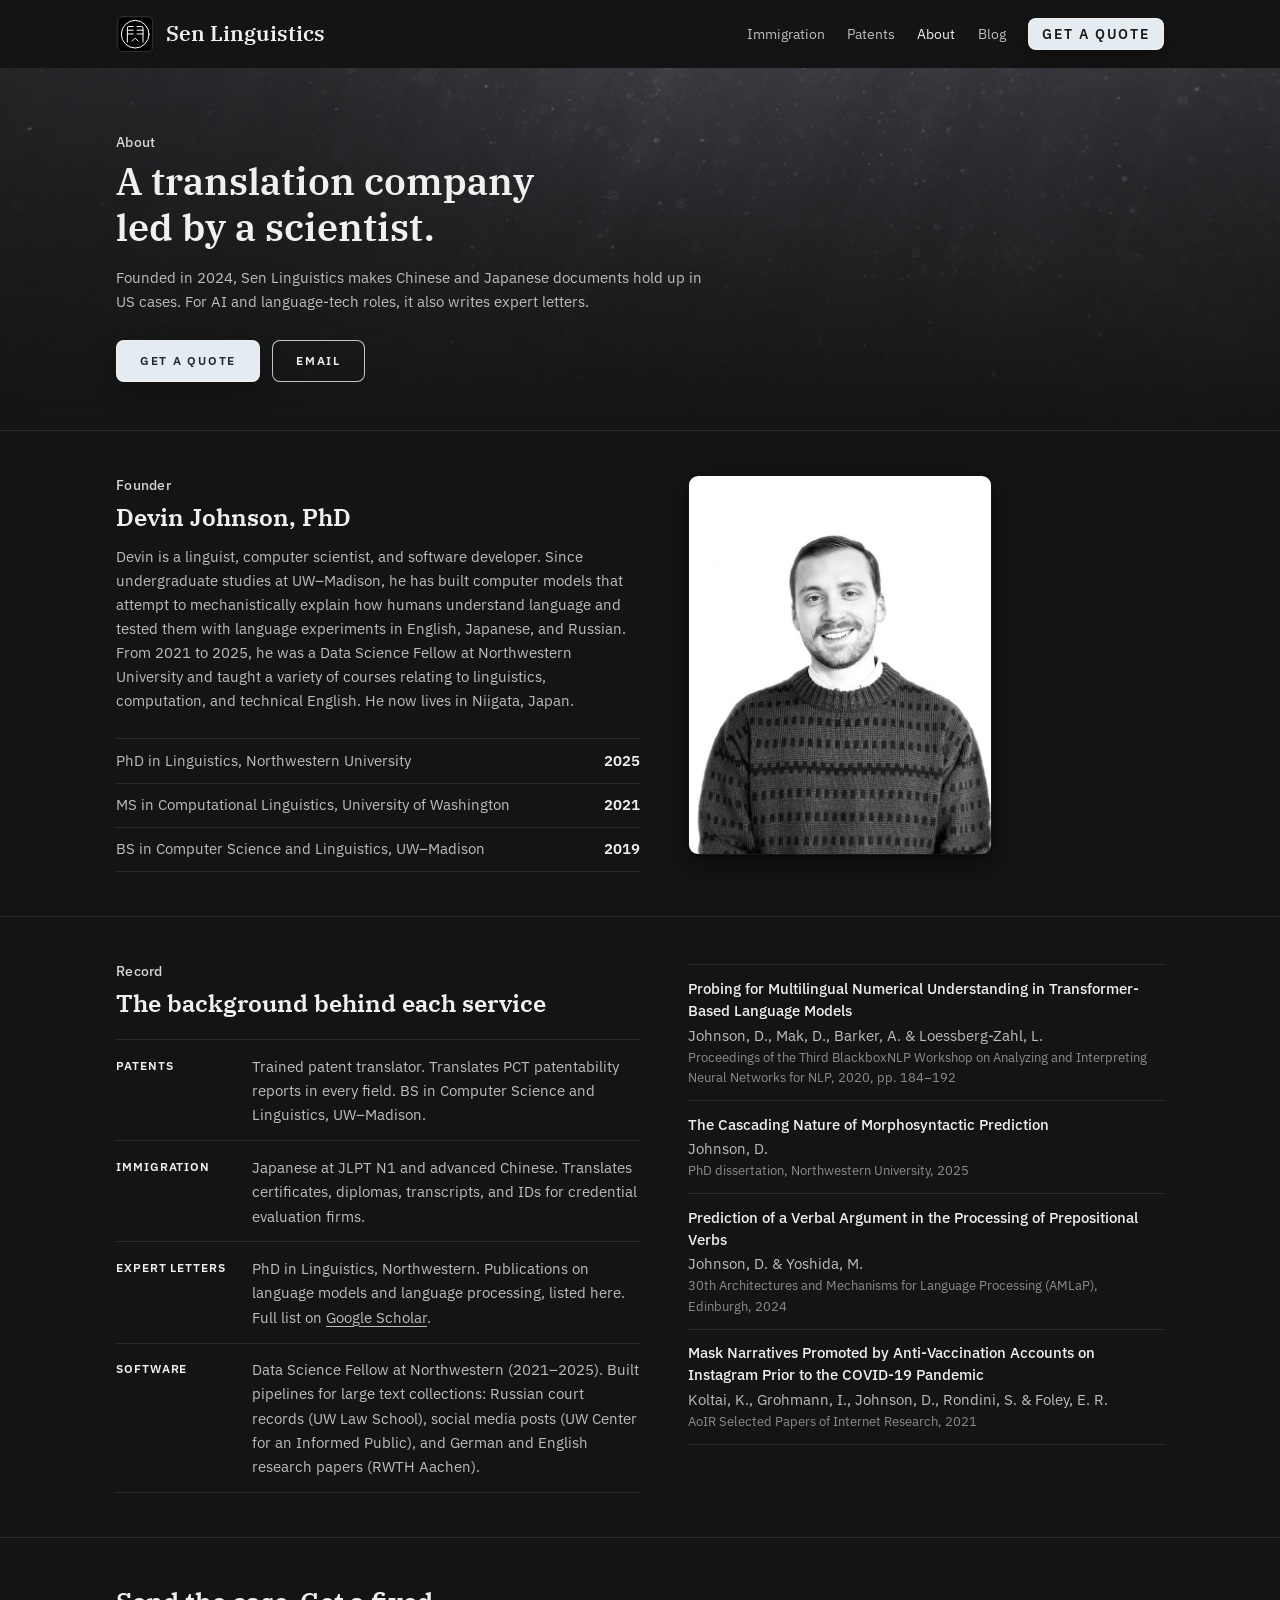
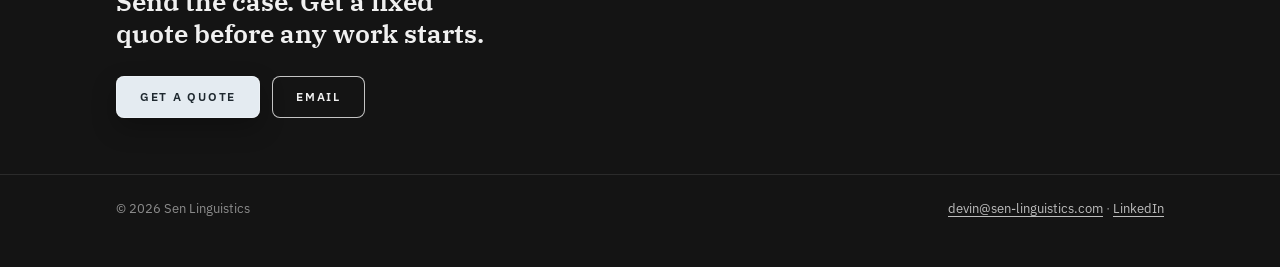
==== about.html @ c031340b "copy(about): immigration background is translation for evaluation firms Co-Authored-By: Claude Opus " ====
<!doctype html>
<html lang="en">
<head>
<meta charset="utf-8">
<meta name="viewport" content="width=device-width, initial-scale=1, viewport-fit=cover">
<title>About · Sen Linguistics</title>
<meta name="description" content="Sen Linguistics translates Chinese and Japanese papers, patents, and records into English, and writes expert letters for AI and language-tech roles. How we work, and the research behind it.">
<meta name="theme-color" content="#15181b">
<link rel="icon" type="image/png" href="images/favicon1.png">
<link rel="preconnect" href="https://fonts.googleapis.com">
<link rel="preconnect" href="https://fonts.gstatic.com" crossorigin>
<link href="https://fonts.googleapis.com/css2?family=IBM+Plex+Sans:wght@400;500;600;700&family=IBM+Plex+Serif:wght@500;600&display=swap" rel="stylesheet">
<link rel="stylesheet" href="assets/site.css?v=20261106j">
</head>
<body>
<a class="skip" href="#main">Skip to content</a>

<header class="masthead">
  <div class="wrap">
    <a class="brand" href="index.html" aria-label="Sen Linguistics home">
      <svg viewBox="0 0 100 100" aria-hidden="true">
        <rect class="logo-bg" x="5" y="5" width="90" height="90" rx="11"/>
        <g class="logo-ln" fill="none" stroke-width="2.6" stroke-linecap="round" stroke-linejoin="round">
          <circle cx="50" cy="50" r="36"/>
          <path d="M29.6 70.5V34q0-4 4-4H45M29.6 39.6H45M29.6 49.4H45"/>
          <path d="M70.4 70.5V34q0-4-4-4H55M70.4 39.6H55M70.4 49.4H55"/>
          <path d="M41.7 68.4l7-7q1.3-1.3 2.6 0l7 7"/>
        </g>
      </svg>
      Sen Linguistics
    </a>
    <nav class="nav" aria-label="Main">
      <a href="immigration.html">Immigration</a>
      <a href="patents.html">Patents</a>
      <a href="about.html" aria-current="page">About</a>
      <a href="blog/">Blog</a>
      <a class="btn primary" href="quote.html">Get a quote</a>
    </nav>
  </div>
</header>

<main id="main">

<section class="phead">
  <div class="wrap">
    <p class="who">About</p>
    <h1>A translation company led by a scientist.</h1>
    <p class="lede">Founded in 2024, Sen Linguistics makes Chinese and Japanese documents hold up in US cases. For AI and language-tech roles, it also writes expert letters.</p>
    <div class="ctas">
      <a class="btn primary" href="quote.html">Get a quote</a>
      <a class="btn ghost" href="mailto:devin@sen-linguistics.com">Email</a>
    </div>
  </div>
</section>

<section class="svc" id="founder">
  <div class="wrap">
    <div>
      <p class="who">Founder</p>
      <h2>Devin Johnson, PhD</h2>
      <p>Devin is a linguist, computer scientist, and software developer. Since undergraduate studies at UW&ndash;Madison, he has built computer models that attempt to mechanistically explain how humans understand language and tested them with language experiments in English, Japanese, and Russian. From 2021 to 2025, he was a Data Science Fellow at Northwestern University and taught a variety of courses relating to linguistics, computation, and technical English. He now lives in Niigata, Japan.</p>
      <ul class="menu creds">
        <li><span>PhD in Linguistics, Northwestern University</span><b>2025</b></li>
        <li><span>MS in Computational Linguistics, University of Washington</span><b>2021</b></li>
        <li><span>BS in Computer Science and Linguistics, UW&ndash;Madison</span><b>2019</b></li>
      </ul>
    </div>
    <div>
      <img class="portrait big" src="images/devin-2026.jpg" alt="Devin Johnson" width="208" height="260">
    </div>
  </div>
</section>

<section class="svc" id="record">
  <div class="wrap">
    <div>
      <p class="who">Record</p>
      <h2>The background behind each service</h2>
      <dl class="basis">
        <dt>Patents</dt>
        <dd>Trained patent translator. Translates PCT patentability reports in every field. BS in Computer Science and Linguistics, UW&ndash;Madison.</dd>
        <dt>Immigration</dt>
        <dd>Japanese at JLPT N1 and advanced Chinese. Translates certificates, diplomas, transcripts, and IDs for credential evaluation firms.</dd>
        <dt>Expert letters</dt>
        <dd>PhD in Linguistics, Northwestern. Publications on language models and language processing, listed here. Full list on <a href="https://scholar.google.com/citations?user=JTeQM9AAAAAJ" rel="noopener">Google Scholar</a>.</dd>
        <dt>Software</dt>
        <dd>Data Science Fellow at Northwestern (2021&ndash;2025). Built pipelines for large text collections: Russian court records (UW Law School), social media posts (UW Center for an Informed Public), and German and English research papers (RWTH Aachen).</dd>
      </dl>
    </div>
    <div>
      <ul class="pubs">
        <li>
          <cite>Probing for Multilingual Numerical Understanding in Transformer-Based Language Models</cite>
          Johnson, D., Mak, D., Barker, A. &amp; Loessberg-Zahl, L.
          <span class="src">Proceedings of the Third BlackboxNLP Workshop on Analyzing and Interpreting Neural Networks for NLP, 2020, pp. 184&ndash;192</span>
        </li>
        <li>
          <cite>The Cascading Nature of Morphosyntactic Prediction</cite>
          Johnson, D.
          <span class="src">PhD dissertation, Northwestern University, 2025</span>
        </li>
        <li>
          <cite>Prediction of a Verbal Argument in the Processing of Prepositional Verbs</cite>
          Johnson, D. &amp; Yoshida, M.
          <span class="src">30th Architectures and Mechanisms for Language Processing (AMLaP), Edinburgh, 2024</span>
        </li>
        <li>
          <cite>Mask Narratives Promoted by Anti-Vaccination Accounts on Instagram Prior to the COVID-19 Pandemic</cite>
          Koltai, K., Grohmann, I., Johnson, D., Rondini, S. &amp; Foley, E. R.
          <span class="src">AoIR Selected Papers of Internet Research, 2021</span>
        </li>
      </ul>
    </div>
  </div>
</section>

<section class="cta">
  <div class="wrap">
    <h2>Send the case. Get a fixed quote before any work starts.</h2>
    <div class="ctas">
      <a class="btn primary" href="quote.html">Get a quote</a>
      <a class="btn ghost" href="mailto:devin@sen-linguistics.com">Email</a>
    </div>
  </div>
</section>

</main>

<footer>
  <div class="wrap">
    <span>© 2026 Sen Linguistics</span>
    <span><a href="mailto:devin@sen-linguistics.com">devin@sen-linguistics.com</a> · <a href="https://www.linkedin.com/in/dt-johnson/" rel="noopener">LinkedIn</a></span>
  </div>
</footer>
<script src="assets/motion.js?v=20261106a"></script>
</body>
</html>
---- assets/site.css ----
/* Sen Linguistics site styles (home + quote; later pages reuse these).
   Layout: quiet, ruled, print-like. One idea per section, one picture per idea.
   East Asian touches: the 閃 logo, seal-red marks, and source text inside examples. */
/* Palette taken from the current site: dark slate from the underwater photo,
   white text, pale ice-blue highlights, light buttons. Documents in drawings stay paper-white.
   Seal red is only for seals, stamps and marks on documents. One dark look for every viewer. */
:root{
  --paper:#141414;
  --sheet:#1c1c1c;
  --ink:#f0f0f0;
  --ink-2:#bdbdbd;
  --ink-3:#8c8c8c;
  --rule:#2b2b2b;
  --rule-strong:#555555;
  --tint:#202020;
  --accent:#d6d6d6;
  --btn:#ececec;
  --btn-ink:#1a1a1a;
  --btn-hover:#ffffff;
  --shu:#e0664c;
  --shu-soft:rgba(224,102,76,.12);
  --focus:#d6d6d6;
  --ok:#7fd1a6;
  --shadow:0 1px 2px rgba(0,0,0,.4),0 10px 28px rgba(0,0,0,.45);
  --doc:#232323;
  --doc-ink:#ececec;
  --doc-ink-2:#b3b3b3;
  --doc-ink-3:#8a8a8a;
  --doc-rule:#3a3a3a;
  --doc-tint:#2e2e2e;
  --sans:"IBM Plex Sans","Segoe UI",system-ui,sans-serif;
  --serif:"IBM Plex Serif",Georgia,serif;
  --mono:"IBM Plex Mono",ui-monospace,Consolas,monospace;
  --ja:"Noto Serif JP","Hiragino Mincho ProN","Yu Mincho",serif;
  --zh:"Noto Serif SC","Songti SC","SimSun",serif;
  color-scheme:dark;
}

*{box-sizing:border-box}
[hidden]{display:none!important}
html{-webkit-text-size-adjust:100%}
@media (prefers-reduced-motion: no-preference){html{scroll-behavior:smooth}}
body{margin:0;background:var(--paper);color:var(--ink);font-family:var(--sans);font-size:15px;line-height:1.6}
a{color:inherit;text-decoration-thickness:1px;text-underline-offset:.22em}
a:hover{color:var(--accent)}
:focus-visible{outline:2px solid var(--focus);outline-offset:2px}
p{margin:0}
h1,h2,h3{margin:0;font-family:var(--serif);font-weight:600;text-wrap:balance}
.wrap{max-width:68rem;margin:0 auto;padding-left:max(20px,env(safe-area-inset-left,0px));padding-right:max(20px,env(safe-area-inset-right,0px))}
.ja{font-family:var(--ja)}
.draft{color:var(--shu);font-size:.7rem;white-space:nowrap;font-weight:400;vertical-align:.1em;margin-left:.3em}
.skip{position:absolute;left:-999px;top:.5rem;background:var(--ink);color:var(--paper);padding:.4rem .8rem;z-index:10}
.skip:focus{left:1rem}
section[id]{scroll-margin-top:1rem}

/* buttons */
.btn{display:inline-flex;align-items:center;gap:.5rem;font:inherit;font-weight:600;font-size:.95rem;text-decoration:none;padding:.7rem 1.15rem;border:1px solid var(--ink);line-height:1.2;cursor:pointer}
.btn.primary{background:var(--btn);color:var(--btn-ink);border-color:var(--btn)}
.btn.primary:hover{background:var(--btn-hover);border-color:var(--btn-hover);color:var(--btn-ink)}
.btn.ghost{background:transparent;color:var(--ink)}
.btn.ghost:hover{border-color:var(--accent);color:var(--accent)}
.more{font-weight:500;font-size:.92rem;text-decoration:none;border-bottom:1px solid var(--accent);padding-bottom:.05rem}
.more:hover{color:var(--accent)}

/* header */
.masthead .wrap{display:flex;align-items:center;gap:1.5rem;min-height:4.25rem;flex-wrap:wrap;padding-block:.6rem}
.brand{display:flex;align-items:center;gap:.7rem;text-decoration:none;font-family:var(--serif);font-weight:600;font-size:1.3rem;letter-spacing:.005em}
.brand svg{width:2.4rem;height:2.4rem;flex:none}
.logo-bg{fill:#000;stroke:rgba(255,255,255,.22);stroke-width:2} .logo-ln{stroke:#fff}
.nav{display:flex;align-items:center;gap:1.4rem;flex-wrap:wrap;font-size:.9rem;margin-left:auto}
.nav a{text-decoration:none;color:var(--ink-2)}
.nav a:hover,.nav a[aria-current]{color:var(--ink)}
.nav a.btn{color:var(--btn-ink);padding:.45rem .85rem;font-size:.88rem}
.nav a.btn:hover{color:var(--btn-ink)}

/* ---------- HOME ---------- */
/* Hero: promise + who on the left, a 3-slide rotation of finished work on the right.
   Then one row per client (Immigration, Patents, Workflows): label, heading, prices, picture. */

/* paper documents inside drawings */
.doc{--seal:#c03a24;background:var(--doc);color:var(--doc-ink);border:1px solid var(--doc-rule);box-shadow:var(--shadow);font-size:.78rem;line-height:1.45}
.doc p+p{margin-top:.45rem}
.doc .t{font-weight:700;font-size:.66rem;letter-spacing:.08em;text-transform:uppercase;color:var(--doc-ink)}
.doc .s{color:var(--doc-ink-2)}
.doc mark{background:none;color:inherit;box-shadow:inset 0 -.45em 0 rgba(255,255,255,.16)}
.doc .lines{display:grid;gap:.4rem;margin-top:.7rem}
.doc .lines i{display:block;height:.32rem;background:var(--doc-tint)}
.doc .lines i:nth-child(2){width:82%} .doc .lines i:nth-child(3){width:58%}
.doc .end{display:flex;justify-content:flex-end;margin-top:.6rem}
.doc .hit{background:rgba(192,58,36,.1);box-shadow:inset 0 -2px 0 var(--seal)}
.doc .why{border-left:2px solid var(--seal);padding-left:.6rem;font-size:.7rem;color:var(--doc-ink-2)}
.seal{width:2.6rem;height:2.6rem;color:var(--seal);flex:none}
.hanko{border:2px solid var(--seal);color:var(--seal);display:grid;place-items:center;width:2.7rem;height:2.7rem;font-size:.62rem;line-height:1.1;text-align:center;font-family:var(--ja);transform:rotate(4deg)}

/* hero */
.hero{padding-block:3rem}
.hero .wrap{display:grid;grid-template-columns:minmax(0,.95fr) minmax(0,1.05fr);gap:3.5rem;align-items:center}
.hero h1{font-size:clamp(1.45rem,2.4vw,1.85rem);line-height:1.22}
.hero .lede{margin-top:1rem;color:var(--ink-2);max-width:32rem}
.ctas{display:flex;flex-wrap:wrap;gap:.75rem;margin-top:1.6rem}

/* "Work for and with": names only, slow scroll */
.logos{margin-top:2.25rem;max-width:34rem}
.lk{font-size:.75rem;color:var(--ink-3);margin-bottom:.6rem}
.lv{display:flex;overflow:hidden;-webkit-mask-image:linear-gradient(90deg,transparent,#000 8%,#000 92%,transparent);mask-image:linear-gradient(90deg,transparent,#000 8%,#000 92%,transparent)}
.lt{display:flex;align-items:center;gap:2.5rem;margin:0;padding:0 2.5rem 0 0;list-style:none;flex:none;animation:lscroll 28s linear infinite}
.lt li{white-space:nowrap;color:#9a9a9a;line-height:1.1;font-family:var(--serif);font-weight:500;font-size:1.05rem}
.lt small{font-size:1em}
@keyframes lscroll{to{transform:translateX(-100%)}}
@media (prefers-reduced-motion: reduce){
  .lt{animation:none;flex-wrap:wrap;row-gap:1rem}
  .lv{flex-wrap:wrap;-webkit-mask-image:none;mask-image:none}
  .lt[aria-hidden]{display:none}
}

/* hero slides */
.file{margin:0;min-width:0}
.slides{display:grid}
.slide{grid-area:1/1;display:grid;gap:1rem;align-content:start;opacity:0;visibility:hidden;transition:opacity 1.6s ease,visibility 0s linear 1.6s}
.slide.is-on{opacity:1;visibility:visible;transition:opacity 1.6s ease}
@media (prefers-reduced-motion: reduce){.slide,.slide.is-on{transition:none}}
.kind{font-size:.8rem;color:var(--accent);font-weight:500;letter-spacing:.02em}
.docs{display:grid;grid-template-columns:minmax(0,.85fr) minmax(0,1fr);gap:1rem;align-items:start}
.docs .doc{padding:1rem 1.1rem}
.g1{transform:rotate(-2deg);font-family:var(--ja)}
.g1 .t{font-family:var(--ja);text-transform:none;letter-spacing:.2em;font-size:.9rem;text-align:center;margin-bottom:.7rem}
.g1.en{font-family:var(--sans);transform:rotate(-1.5deg)}
.g1.en .t{font-family:var(--sans);letter-spacing:.08em;text-transform:uppercase;font-size:.66rem;text-align:left;margin-bottom:.5rem}
.g1 .why{margin-top:.7rem}
.g1.zh,.g1.zh .t,.g1.zh .hanko{font-family:var(--zh)}
.g2{margin-top:1.25rem}
.q{display:grid;grid-template-columns:1fr auto;gap:.1rem 1rem;margin:.5rem 0 0;font-size:.8rem}
.q dt{color:var(--doc-ink-2);padding-block:.3rem;border-top:1px solid var(--doc-rule)}
.q dd{margin:0;padding-block:.3rem;border-top:1px solid var(--doc-rule);text-align:right;font-weight:600;font-variant-numeric:tabular-nums}
.q dd.f{color:var(--seal)}
.result{display:flex;flex-wrap:wrap;gap:.3rem 1.5rem;font-size:.85rem;color:var(--ink-2)}
.result>span::before{content:"\2713";color:var(--ok);margin-right:.45rem}

/* client rows */
.doors{border-top:1px solid var(--rule)}
.door{border-bottom:1px solid var(--rule)}
.door .wrap{display:grid;grid-template-columns:minmax(0,1fr) minmax(0,1fr);gap:3rem;align-items:center;padding-block:2.75rem}
.who{font-size:.85rem;color:var(--accent);font-weight:500;letter-spacing:.02em}
.door h2{font-size:1.3rem;line-height:1.25;margin-top:.35rem}
.door .sub{margin-top:.6rem;color:var(--ink-2)}
.menu{margin:1.3rem 0 0;padding:0;list-style:none;max-width:27rem;display:grid;border-bottom:1px solid var(--rule)}
.menu li{display:flex;justify-content:space-between;align-items:baseline;gap:1rem;padding-block:.6rem;border-top:1px solid var(--rule)}
.menu span{color:var(--ink-2)}
.menu b{font-weight:600;font-variant-numeric:tabular-nums;white-space:nowrap}
.door .more{display:inline-block;margin-top:1.4rem}
.pic{display:flex;justify-content:center;min-width:0}

/* immigration picture: diploma + evaluation */
.stack{position:relative;width:min(100%,26rem);height:16.5rem}
.stack .doc{position:absolute;padding:1rem 1.1rem}
.stack .d1{left:0;top:0;width:58%;transform:rotate(-2deg);font-family:var(--ja)}
.stack .d1 .t{font-family:var(--ja);letter-spacing:.2em;font-size:.85rem;text-align:center;text-transform:none;margin-bottom:.7rem}
.stack .d2{right:0;top:3.2rem;width:64%}
.stack .foot{display:flex;justify-content:space-between;align-items:end;margin-top:.6rem;font-size:.66rem;color:var(--doc-ink-2)}

/* patent picture: claim wording */
.claim{width:min(100%,26rem);padding:1.1rem 1.2rem}
.claim .row{display:grid;grid-template-columns:3.2rem 1fr;gap:.6rem;padding-block:.55rem;border-top:1px solid var(--doc-rule)}
.claim .row:first-of-type{border-top:0}
.claim .k{font-size:.66rem;color:var(--doc-ink-2);font-weight:600;letter-spacing:.06em;padding-top:.15rem}
.claim .note{margin-top:.5rem;font-size:.7rem;color:var(--doc-ink-2)}

/* workflows picture: flags on a draft */
.flagdoc{width:min(100%,26rem);padding:1.1rem 1.2rem;font-size:.82rem}
.flagdoc p+p{margin-top:.6rem}
.flagdoc .t{display:flex;justify-content:space-between;gap:1rem}
.flagdoc .t .n{font-weight:500;letter-spacing:0;text-transform:none;white-space:nowrap}
.flagdoc .why{padding-left:.7rem;font-size:.72rem}

/* ---------- SERVICE PAGES (immigration, later patents) ---------- */
.phead{padding-block:3rem 2.5rem;border-bottom:1px solid var(--rule)}
.phead h1{font-size:clamp(1.45rem,2.4vw,1.85rem);line-height:1.22;margin-top:.35rem;max-width:40rem}
.phead .lede{margin-top:1rem;color:var(--ink-2);max-width:38rem}
.jump{display:flex;flex-wrap:wrap;gap:.4rem 1.4rem;margin:1.4rem 0 0;padding:0;list-style:none;font-size:.9rem}
.jump a{color:var(--ink-2);text-decoration:none;border-bottom:1px solid var(--rule-strong)}
.jump a:hover{color:var(--accent);border-color:var(--accent)}
.svc{border-bottom:1px solid var(--rule)}
.svc .wrap{display:grid;grid-template-columns:minmax(0,1.1fr) minmax(0,1fr);gap:3rem;padding-block:2.75rem;align-items:start}
.svc h2{font-size:1.5rem;line-height:1.25;margin-top:.35rem}
.svc .wrap > div > p:not(.who){margin-top:.8rem;color:var(--ink-2);max-width:36rem}
.svc .menu{margin-top:.2rem;max-width:none}
.svc .menu b a{font-weight:500}
.points{margin:1.2rem 0 0;padding:0;list-style:none;display:grid;gap:.5rem;color:var(--ink-2);font-size:.95rem}
.points li{position:relative;padding-left:1.5rem}
.points li::before{content:"\2713";position:absolute;left:0;color:var(--ok)}
.kinds{margin:1rem 0 0;padding-left:1.1rem;color:var(--ink-2);display:grid;gap:.3rem}
.svc p.fine{font-size:.82rem;color:var(--ink-3)}
.faq details{border-top:1px solid var(--rule);padding-block:.75rem}
.faq details:last-child{border-bottom:1px solid var(--rule)}
.faq summary{cursor:pointer;font-weight:500}
.faq summary:hover{color:var(--accent)}
.faq details p{margin-top:.5rem;color:var(--ink-2);font-size:.95rem}
.cta{padding-block:3rem 3.5rem}
.cta h2{font-size:1.5rem;line-height:1.25;max-width:34rem}

/* ---------- QUOTE PAGE ---------- */
.qpage{padding-block:3rem 5rem}
.qpage .wrap{display:grid;grid-template-columns:minmax(0,1fr) minmax(0,31rem);gap:4.5rem;align-items:start}
.qpage h1{font-size:clamp(1.45rem,2.4vw,1.85rem);line-height:1.2}
.qpage .intro{margin-top:.9rem;color:var(--ink-2);max-width:28rem}
.next{margin:2.25rem 0 0;padding:0;list-style:none;border-left:1px solid var(--rule);display:grid;gap:1.4rem}
.next li{position:relative;padding-left:1.5rem}
.next li::before{content:"";position:absolute;left:-.45rem;top:.45rem;width:.9rem;height:.9rem;border-radius:50%;background:var(--paper);border:1.5px solid var(--accent)}
.next b{display:block;font-weight:600}
.next span{display:block;color:var(--ink-2);font-size:.92rem}
.side-note{margin-top:2.25rem;padding-top:1.25rem;border-top:1px solid var(--rule);font-size:.88rem;color:var(--ink-2);display:grid;gap:.5rem}

/* order sheet */
.order{background:var(--sheet);border:1px solid var(--rule-strong);min-width:0;box-shadow:var(--shadow)}
.tabs{display:grid;grid-template-columns:1fr 1fr;border-bottom:1px solid var(--rule-strong)}
.tabs button{font:inherit;font-weight:600;font-size:.95rem;text-align:left;padding:.8rem .95rem;background:var(--tint);color:var(--ink-2);border:0;cursor:pointer;line-height:1.3}
.tabs button + button{border-left:1px solid var(--rule-strong)}
.tabs button small{display:block;font-weight:400;font-size:.74rem;color:var(--ink-3)}
.tabs button[aria-selected="true"]{background:var(--sheet);color:var(--ink);box-shadow:inset 0 3px 0 var(--accent)}
.panel{padding:1.1rem 1rem 1.2rem}
.grid{display:grid;grid-template-columns:1fr 1fr}
.box{border:1px solid var(--rule);margin:-1px 0 0 -1px;padding:.45rem .65rem .55rem;display:flex;flex-direction:column;min-width:0;background:var(--sheet)}
.box.full{grid-column:1/-1}
.box > .lbl{font-size:.74rem;color:var(--ink-2);font-weight:500;line-height:1.3;margin-bottom:.15rem;padding:0}
.box > .lbl em{font-style:normal;color:var(--ink-3);font-weight:400}
.box:focus-within{border-color:var(--focus);position:relative;z-index:1;box-shadow:inset 0 0 0 1px var(--focus)}
.box.bad{border-color:var(--shu);position:relative;z-index:1}
.opt-row{display:flex;gap:.6rem;align-items:baseline;font-size:.92rem;cursor:pointer;padding-block:.15rem}
.opt-row input{accent-color:var(--accent);flex:none}
.opt-row em{display:block;font-style:normal;font-size:.78rem;color:var(--ink-3);line-height:1.4}
.box .err{font-size:.74rem;color:var(--shu);line-height:1.3}
input[type=text],input[type=email],select,textarea{font:inherit;font-size:16px;color:var(--ink);background:transparent;border:0;padding:.1rem 0;width:100%;min-width:0;border-radius:0}
select option{background:var(--sheet);color:var(--ink)}
input:focus,select:focus,textarea:focus{outline:none}
textarea{resize:vertical;min-height:4.5rem;line-height:1.5}
fieldset{border:0;margin:0;min-width:0}
.ticks{display:flex;flex-wrap:wrap;gap:.15rem 1rem}
.ticks label{display:flex;align-items:center;gap:.4rem;font-size:.92rem;cursor:pointer}
.ticks input{accent-color:var(--accent)}
.drop{display:flex;gap:.8rem;align-items:center;margin-top:.8rem;padding:.9rem .9rem;border:1px dashed var(--ink-3);background:var(--tint);cursor:pointer;position:relative}
.drop.over{border-style:solid;border-color:var(--accent)}
.drop:focus-within{outline:2px solid var(--focus);outline-offset:2px}
.drop svg{flex:none;color:var(--ink-2)}
.drop strong{display:block;font-size:.95rem}
.drop span{font-size:.8rem;color:var(--ink-2);line-height:1.4;display:block}
.drop input{position:absolute;width:1px;height:1px;opacity:0;pointer-events:none}
.files{list-style:none;margin:.4rem 0 0;padding:0;font-size:.82rem}
.files li{display:flex;align-items:baseline;gap:.6rem;border-bottom:1px dotted var(--rule);padding:.15rem 0}
.files .fn{overflow:hidden;text-overflow:ellipsis;white-space:nowrap;flex:1;min-width:0}
.files .fs{color:var(--ink-3);flex:none}
.files button{font:inherit;font-size:.78rem;background:none;border:0;padding:0 .1rem;color:var(--ink-2);text-decoration:underline;cursor:pointer;flex:none}
.files button:hover{color:var(--accent)}
.submit{display:flex;align-items:center;justify-content:space-between;gap:.8rem;flex-wrap:wrap;margin-top:1rem}
.submit p{font-size:.8rem;color:var(--ink-2);max-width:16rem;line-height:1.45}
button.go{font:inherit;font-weight:600;font-size:.95rem;background:var(--btn);color:var(--btn-ink);border:1px solid var(--btn);padding:.65rem 1.15rem;cursor:pointer}
button.go:hover{background:var(--btn-hover);border-color:var(--btn-hover)}
.ticket{padding:1.2rem 1rem 1.3rem}
.ticket:focus{outline:none}
.ticket h3{font-size:1.15rem;margin-bottom:.3rem}
.ticket .ref{font-family:var(--mono);font-size:.85rem;color:var(--ok);margin-bottom:.6rem}
.ticket dl{display:grid;grid-template-columns:auto 1fr;gap:.2rem .9rem;font-size:.88rem;margin:.6rem 0}
.ticket dt{color:var(--ink-2)}
.ticket dd{margin:0;overflow-wrap:anywhere}
.ticket p{font-size:.9rem;margin-bottom:.8rem}
.ticket .note{font-size:.78rem;color:var(--ink-3)}
.ticket button{font:inherit;font-size:.85rem;background:none;border:0;padding:0;text-decoration:underline;color:var(--ink-2);cursor:pointer}

/* footer */
footer{border-top:1px solid var(--rule);padding-block:1.5rem 3rem;font-size:.8rem;color:var(--ink-3)}
footer .wrap{display:flex;justify-content:space-between;gap:.5rem 1.5rem;flex-wrap:wrap}
footer a{color:var(--ink-2)}

/* ---------- about page ---------- */
.portrait{display:block;width:10rem;height:10rem;object-fit:cover;object-position:50% 30%;border:1px solid var(--rule-strong);margin-bottom:1.2rem}
.pubs{margin:.2rem 0 0;padding:0;list-style:none;display:grid;border-bottom:1px solid var(--rule)}
.pubs li{border-top:1px solid var(--rule);padding-block:.8rem;color:var(--ink-2);font-size:.92rem;line-height:1.5}
.pubs cite{display:block;font-style:normal;font-weight:500;color:var(--ink);margin-bottom:.15rem}
.pubs .src{display:block;font-size:.84rem;color:var(--ink-3)}

/* ---------- samples page ---------- */
.sample{border-bottom:1px solid var(--rule)}
.sample .wrap{padding-block:2.75rem}
.sample h2{font-size:1.5rem;line-height:1.25;margin-top:.35rem}
.sample .intro{margin-top:.8rem;color:var(--ink-2);max-width:40rem}
.pair{display:grid;grid-template-columns:minmax(0,1fr) minmax(0,1fr);gap:1.25rem;margin-top:1.6rem;align-items:start}
.pair figure{margin:0;min-width:0}
.pair figcaption{font-size:.8rem;color:var(--ink-3);margin-bottom:.5rem}
.sample .doc{padding:1.3rem 1.4rem;font-size:.86rem;line-height:1.6}
.sample .doc h3{font-family:inherit;font-size:1rem;font-weight:700;line-height:1.4;margin-bottom:.7rem}
.sample .doc h3.ctr{text-align:center;letter-spacing:.04em}
.sample .doc[lang="ja"]{font-family:var(--ja)}
.sample .doc[lang|="zh"]{font-family:var(--zh)}
.sample .doc .sec{font-weight:700;margin-top:.9rem;padding-top:.55rem;border-top:1px solid var(--doc-rule)}
.sample .doc .cap{margin-top:.8rem;font-size:.8rem;color:var(--doc-ink-2)}
.sample .doc sup{font-size:.65em}
.rec{display:grid;grid-template-columns:minmax(0,max-content) minmax(0,1fr);gap:.2rem 1rem;margin:.4rem 0 0}
.rec dt{color:var(--doc-ink-2);max-width:11rem}
.rec dd{margin:0}
.end-note{margin-top:.7rem;font-size:.8rem;color:var(--doc-ink-2)}
.sign{display:flex;flex-wrap:wrap;justify-content:space-between;align-items:center;gap:.6rem 1rem;margin-top:.8rem}
.sign p{flex:1 1 14rem}
.tr-seal{font-size:.75rem;color:var(--seal);border:1px dashed var(--seal);padding:.3rem .45rem;white-space:nowrap}
.doc.cert{margin-top:1.25rem;max-width:44rem}
.doc.letter{margin-top:1.6rem;max-width:44rem}
.doc.letter ol{margin:.4rem 0 0;padding-left:1.3rem}
.flip{display:none}
.points.look{margin-top:1.4rem}
.sample p.fine{margin-top:1rem;font-size:.82rem;color:var(--ink-3)}

/* ---------- narrow screens ---------- */
@media (max-width:960px){
  .qpage .wrap{grid-template-columns:minmax(0,1fr);gap:2.75rem}
}
@media (max-width:820px){
  .hero .wrap,.door .wrap,.svc .wrap{grid-template-columns:minmax(0,1fr);gap:2rem}
  .pair{grid-template-columns:minmax(0,1fr)}
  .flip{display:inline-flex;margin-top:1.4rem;border:1px solid var(--rule-strong)}
  .flip button{font:inherit;font-size:.88rem;font-weight:500;padding:.5rem .95rem;background:transparent;color:var(--ink-2);border:0;cursor:pointer}
  .flip button + button{border-left:1px solid var(--rule-strong)}
  .flip button[aria-pressed="true"]{background:var(--btn);color:var(--btn-ink)}
  .flip + .pair{margin-top:.9rem}
  .flip + .pair figcaption{display:none}
  .pair[data-show="en"] figure:first-child,.pair[data-show="src"] figure:last-child{display:none}
  .nav{gap:1rem;margin-left:0}
}
@media (max-width:760px){
  .grid{grid-template-columns:1fr}
}
@media (max-width:480px){
  .stack .d1{width:66%} .stack .d2{width:72%}
}

/* Showing the work: machine vs ours (patents), numbered callouts (immigration),
   process drawing (immigration tools), hover notes (samples). */
.vsec{border-bottom:1px solid var(--rule)}
.vsec .wrap{padding-block:2.75rem}
.vsec h2{font-size:1.5rem;line-height:1.25;margin-top:.35rem}
.vsec .intro{margin-top:.8rem;color:var(--ink-2);max-width:42rem}
.vsec .src{margin-top:1rem;font-size:.8rem;color:var(--ink-3)}
.vs{display:grid;grid-template-columns:repeat(3,minmax(0,1fr));gap:1rem;margin-top:1.6rem}
.vs .doc{padding:1rem 1.1rem;font-size:.86rem;line-height:1.6}
.vs .doc[lang=ja]{font-family:var(--ja)}
.vs .lab{font-size:.68rem;font-weight:700;letter-spacing:.08em;text-transform:uppercase;margin-bottom:.5rem;color:var(--doc-ink-2);font-family:var(--sans)}
.vs .later{margin-top:.7rem;padding-top:.6rem;border-top:1px solid var(--doc-rule)}
.mt-bad{background:rgba(192,58,36,.12);box-shadow:inset 0 -2px 0 #c03a24}
.mt-good{background:rgba(255,255,255,.14);box-shadow:inset 0 -2px 0 #9a9a9a}
.num{display:inline-grid;place-items:center;width:1.05rem;height:1.05rem;border-radius:50%;background:#1b1f22;color:#fff;font:700 .6rem/1 var(--sans);vertical-align:.2em;margin-left:.15rem}
.vsnotes{list-style:none;padding:0;margin:1.2rem 0 0;display:grid;gap:.6rem;max-width:46rem;color:var(--ink-2);font-size:.9rem}
.vsnotes li{display:grid;grid-template-columns:1.6rem 1fr;align-items:start}
.vsnotes .num{background:var(--ink);color:var(--paper);margin:.2rem 0 0}
.vsnotes b{color:var(--ink)}
.callout{display:grid;grid-template-columns:minmax(0,1fr) minmax(0,1fr);gap:2.5rem;padding-bottom:2.75rem;align-items:start}
.callout .doc{padding:1.3rem 1.4rem;font-size:.88rem;line-height:1.65}
.svc .wrap.callout{padding-top:0}
.svc .wrap.callout > .doc > p:not(.who){color:var(--doc-ink);margin-top:0;max-width:none}
.svc .wrap.callout > .doc > p + p{margin-top:.45rem}
.svc .wrap.callout > .doc > p.s{color:var(--doc-ink-2)}
.svc .wrap.stepsrow{display:block;padding-top:0}
.callout .doc .cfoot{margin-top:.8rem;border-top:1px solid var(--doc-rule);padding-top:.6rem}
.pin{display:inline-grid;place-items:center;width:1.25rem;height:1.25rem;border-radius:50%;background:var(--shu);color:#fff;font:700 .66rem/1 var(--sans);vertical-align:.15em;margin-left:.2rem}
.keys{list-style:none;padding:0;margin:0;display:grid;gap:1rem}
.keys li{display:grid;grid-template-columns:1.9rem 1fr;color:var(--ink-2)}
.keys b{color:var(--ink);display:block}
.keys .pin{margin:.15rem 0 0}
.steps{list-style:none;margin:0;padding:0 0 2.75rem;display:grid;grid-template-columns:repeat(4,minmax(0,1fr));gap:2.2rem}
.steps li{position:relative}
.steps li+li::before{content:"";position:absolute;left:-1.75rem;top:3.4rem;width:1.3rem;height:1px;background:var(--ink-3)}
.steps li+li::after{content:"";position:absolute;left:-.6rem;top:calc(3.4rem - 4px);border:4px solid transparent;border-left:6px solid var(--ink-3)}
.steps .ic{display:grid;place-items:center;height:6.8rem;background:var(--sheet);border:1px solid var(--rule-strong);border-radius:6px}
.steps svg{width:5.5rem;height:4.4rem}
.steps .ln{fill:none;stroke:var(--accent);stroke-width:2;stroke-linecap:round;stroke-linejoin:round}
.steps .red{stroke:var(--shu)}
.steps b{display:block;margin-top:.8rem;font-size:.95rem}
.steps span{display:block;color:var(--ink-3);font-size:.82rem}
.tip{position:relative;cursor:help;border-bottom:2px dotted #9a9a9a;outline-offset:2px}
.tip .pop{position:absolute;left:0;top:calc(100% + .5rem);width:17rem;max-width:70vw;background:var(--sheet);color:var(--ink-2);border:1px solid var(--rule-strong);padding:.6rem .75rem;font:400 .78rem/1.5 var(--sans);box-shadow:var(--shadow);opacity:0;pointer-events:none;transition:opacity .15s;z-index:3}
.tip:hover .pop,.tip:focus .pop{opacity:1}
@media (max-width:760px){
  .vs,.callout{grid-template-columns:minmax(0,1fr)}
  .steps{grid-template-columns:repeat(2,minmax(0,1fr))}
  .steps li:nth-child(odd)::before,.steps li:nth-child(odd)::after{display:none}
}

/* Comparison table (patents: court or PTAB vs reexam) */
.cmp{width:100%;border-collapse:collapse;font-size:.9rem}
.cmp th,.cmp td{text-align:left;padding:.6rem .5rem;border-bottom:1px solid var(--rule);vertical-align:top}
.cmp thead th{font-size:.72rem;letter-spacing:.06em;text-transform:uppercase;color:var(--accent);font-weight:600;border-bottom-color:var(--rule-strong)}
.cmp tbody th{font-weight:400;color:var(--ink-2);width:34%}
.cmp td{font-weight:500}

/* photo + motion */
.hero,.phead{position:relative;isolation:isolate;overflow:hidden}
.hero{padding-block:5rem}
.phead{padding-block:4rem 3rem}
.hero::before,.phead::before{content:"";position:absolute;inset:0;z-index:-2;background:url("../images/bg1.jpg") center/cover;opacity:0;animation:bgIn 2.4s cubic-bezier(.2,.7,.2,1) forwards}
.hero::after,.phead::after{content:"";position:absolute;inset:0;z-index:-1;background:linear-gradient(180deg,rgba(20,20,20,.55),rgba(20,20,20,.82) 70%,var(--paper))}
.phead::after{background:linear-gradient(180deg,rgba(20,20,20,.62),rgba(20,20,20,.88) 75%,var(--paper))}
@keyframes bgIn{from{opacity:0;transform:scale(1.12)}to{opacity:1;transform:scale(1.04)}}
.hero .wrap > *,.phead .wrap > *{opacity:0;transform:translateY(14px);animation:up .9s cubic-bezier(.2,.7,.2,1) forwards}
.hero .wrap > *:nth-child(2),.phead .wrap > *:nth-child(2){animation-delay:.25s}
@keyframes up{to{opacity:1;transform:none}}
.reveal{opacity:0;transform:translateY(24px);transition:opacity .9s cubic-bezier(.2,.7,.2,1),transform .9s cubic-bezier(.2,.7,.2,1)}
.reveal.in{opacity:1;transform:none}
main section:not(.hero) figure{transition:transform .25s ease,box-shadow .25s ease}
main section:not(.hero) figure:hover{transform:translateY(-4px);box-shadow:0 14px 34px rgba(0,0,0,.45)}
.btn{transition:background-color .2s ease,color .2s ease,border-color .2s ease,transform .2s ease}
.btn:hover{transform:translateY(-1px)}
@media (prefers-reduced-motion:reduce){
  .hero::before,.phead::before,.hero .wrap > *,.phead .wrap > *{animation:none;opacity:1;transform:none}
  .reveal{opacity:1;transform:none;transition:none}
  main section:not(.hero) figure:hover,.btn:hover{transform:none}
}

/* about: byline and founder portrait */
.byline{display:flex;align-items:center;gap:.75rem;margin-top:1.1rem;font-size:.92rem;color:var(--ink)}
.byline img{width:44px;height:44px;object-fit:cover;object-position:50% 25%;border:1px solid var(--rule-strong)}
.portrait.big{width:13rem;height:auto;aspect-ratio:4/5;object-position:50% 50%}

/* buttons in the style of the old site: rounded, spaced capitals, soft shadow */
.btn{border-radius:8px;text-transform:uppercase;letter-spacing:.14em;font-size:.78rem;font-weight:600;padding:.85rem 1.5rem;border:0;box-shadow:inset 0 0 0 1px var(--ink)}
.btn.primary{background:#e4ebf1;color:#1f2930;box-shadow:inset 0 0 0 1px rgba(255,255,255,.3),0 10px 24px rgba(0,0,0,.25)}
.btn.primary:hover{background:#f0f4f8;color:#1f2930;box-shadow:inset 0 0 0 1px rgba(255,255,255,.35),0 14px 28px rgba(0,0,0,.3)}
.btn.primary:active{background:#d8e2ea;transform:none;box-shadow:inset 0 0 0 1px rgba(255,255,255,.26),0 8px 18px rgba(0,0,0,.25)}
.btn.ghost{background:transparent;color:var(--ink);box-shadow:inset 0 0 0 1px rgba(255,255,255,.75)}
.btn.ghost:hover{background:rgba(255,255,255,.075);color:var(--ink)}
.btn.ghost:active{background:rgba(255,255,255,.175);transform:none}

/* hero slides keep one height: label on top, cards centred, result line at the bottom */
.slide{grid-template-rows:auto 1fr auto;align-content:stretch}
.slide .docs{align-self:center}

/* about: numbered steps and field tags */
.jobsteps{margin:.2rem 0 0;padding:0;list-style:none;counter-reset:st;display:grid;gap:1.1rem}
.jobsteps li{counter-increment:st;position:relative;padding-left:2.6rem;color:var(--ink-2)}
.jobsteps li::before{content:counter(st);position:absolute;left:0;top:-.1rem;width:1.8rem;height:1.8rem;border-radius:50%;box-shadow:inset 0 0 0 1px var(--rule-strong);display:grid;place-items:center;font-size:.8rem;font-weight:600;color:var(--ink)}
.jobsteps b{color:var(--ink);font-weight:600}
.tags{margin:.2rem 0 0;padding:0;list-style:none;display:flex;flex-wrap:wrap;gap:.5rem}
.tags li{padding:.4rem .8rem;border-radius:999px;box-shadow:inset 0 0 0 1px var(--rule-strong);font-size:.88rem;color:var(--ink)}
#record .menu{margin-top:1.4rem;max-width:none}

/* UX pass 2026-11-06 */
/* bigger page titles; closing heading stays below them */
.hero h1,.phead h1,.qpage h1{font-size:clamp(1.8rem,3.2vw,2.4rem);line-height:1.18}
.cta h2{font-size:1.6rem}
.ctas.after-bill{margin-top:1.4rem}
/* logo strip: still row, no cut-off names */
.lt{animation:none;flex-wrap:wrap;row-gap:.6rem;column-gap:2rem;padding-right:0}
.lv{flex-wrap:wrap;-webkit-mask-image:none;mask-image:none}
.lt[aria-hidden]{display:none}
.lv{overflow:visible}
.lt{flex:1 1 100%;min-width:0}
/* quote submit matches the other buttons */
button.go.btn{font-size:.78rem;padding:.85rem 1.5rem;border:0}
/* phone fixes */
.rec dd{overflow-wrap:anywhere}
.triage td:first-child{white-space:nowrap}
@media (max-width:960px){
  .qpage .wrap{row-gap:0}
  .qpage .wrap > div:first-child{display:contents}
  .qpage h1,.qpage .intro{order:-2}
  .qpage .order{order:-1;margin-block:1.6rem 2.4rem}
}
@media (max-width:820px){
  .masthead .wrap{row-gap:.2rem}
  .nav a{padding-block:.6rem}
  .nav a.btn{display:none}
}
@media (max-width:600px){ .prices td.p{white-space:normal;text-align:right;max-width:9rem} }
.triage td.skip{position:static;left:auto;top:auto;background:none;padding:.45rem .4rem .45rem 0;z-index:auto}
/* logo names: tidy 2 x 2 grid */
.lt{display:grid;grid-template-columns:max-content max-content;gap:.55rem 2.25rem}
.lt li{font-size:.95rem;color:#a8a8a8}
.lt small{font-size:.8em;color:var(--ink-3);display:block;font-family:var(--sans);font-weight:400;margin-top:.15rem}

/* about: credentials under the bio, photo alone on the right */
#founder .creds{margin-top:1.6rem;max-width:none}
#founder .portrait.big{width:15rem;margin-bottom:0}

/* about: expert letter fields with typical roles */
.roles{width:100%;border-collapse:collapse;font-size:.95rem}
.roles th{text-align:left;font-size:.72rem;letter-spacing:.06em;text-transform:uppercase;color:var(--ink-3);font-weight:600;padding:0 1rem .6rem 0;border-bottom:1px solid var(--rule-strong)}
.roles td{padding:.7rem 1rem .7rem 0;border-bottom:1px solid var(--rule);vertical-align:top}
.roles td:first-child{color:var(--ink);font-weight:500}
.roles td:last-child{color:var(--ink-3);font-size:.88rem}
.roles td:first-child{white-space:nowrap;padding-right:1.5rem}
.roles.in-step{margin:1.2rem 0 1.4rem;max-width:36rem}
/* about: record grouped by service */
.basis{margin:1.3rem 0 0;display:grid;grid-template-columns:8.5rem minmax(0,1fr);border-bottom:1px solid var(--rule)}
.basis dt,.basis dd{margin:0;padding:.85rem 0;border-top:1px solid var(--rule)}
.basis dt{font-size:.72rem;letter-spacing:.08em;text-transform:uppercase;font-weight:600;color:var(--ink);padding-top:1.05rem}
.basis dd{color:var(--ink-2);font-size:.95rem}
@media (max-width:520px){.basis{grid-template-columns:1fr}.basis dd{border-top:0;padding-top:0}}
#founder .portrait.big{width:19rem;border-radius:10px;border-color:transparent;box-shadow:var(--shadow)}
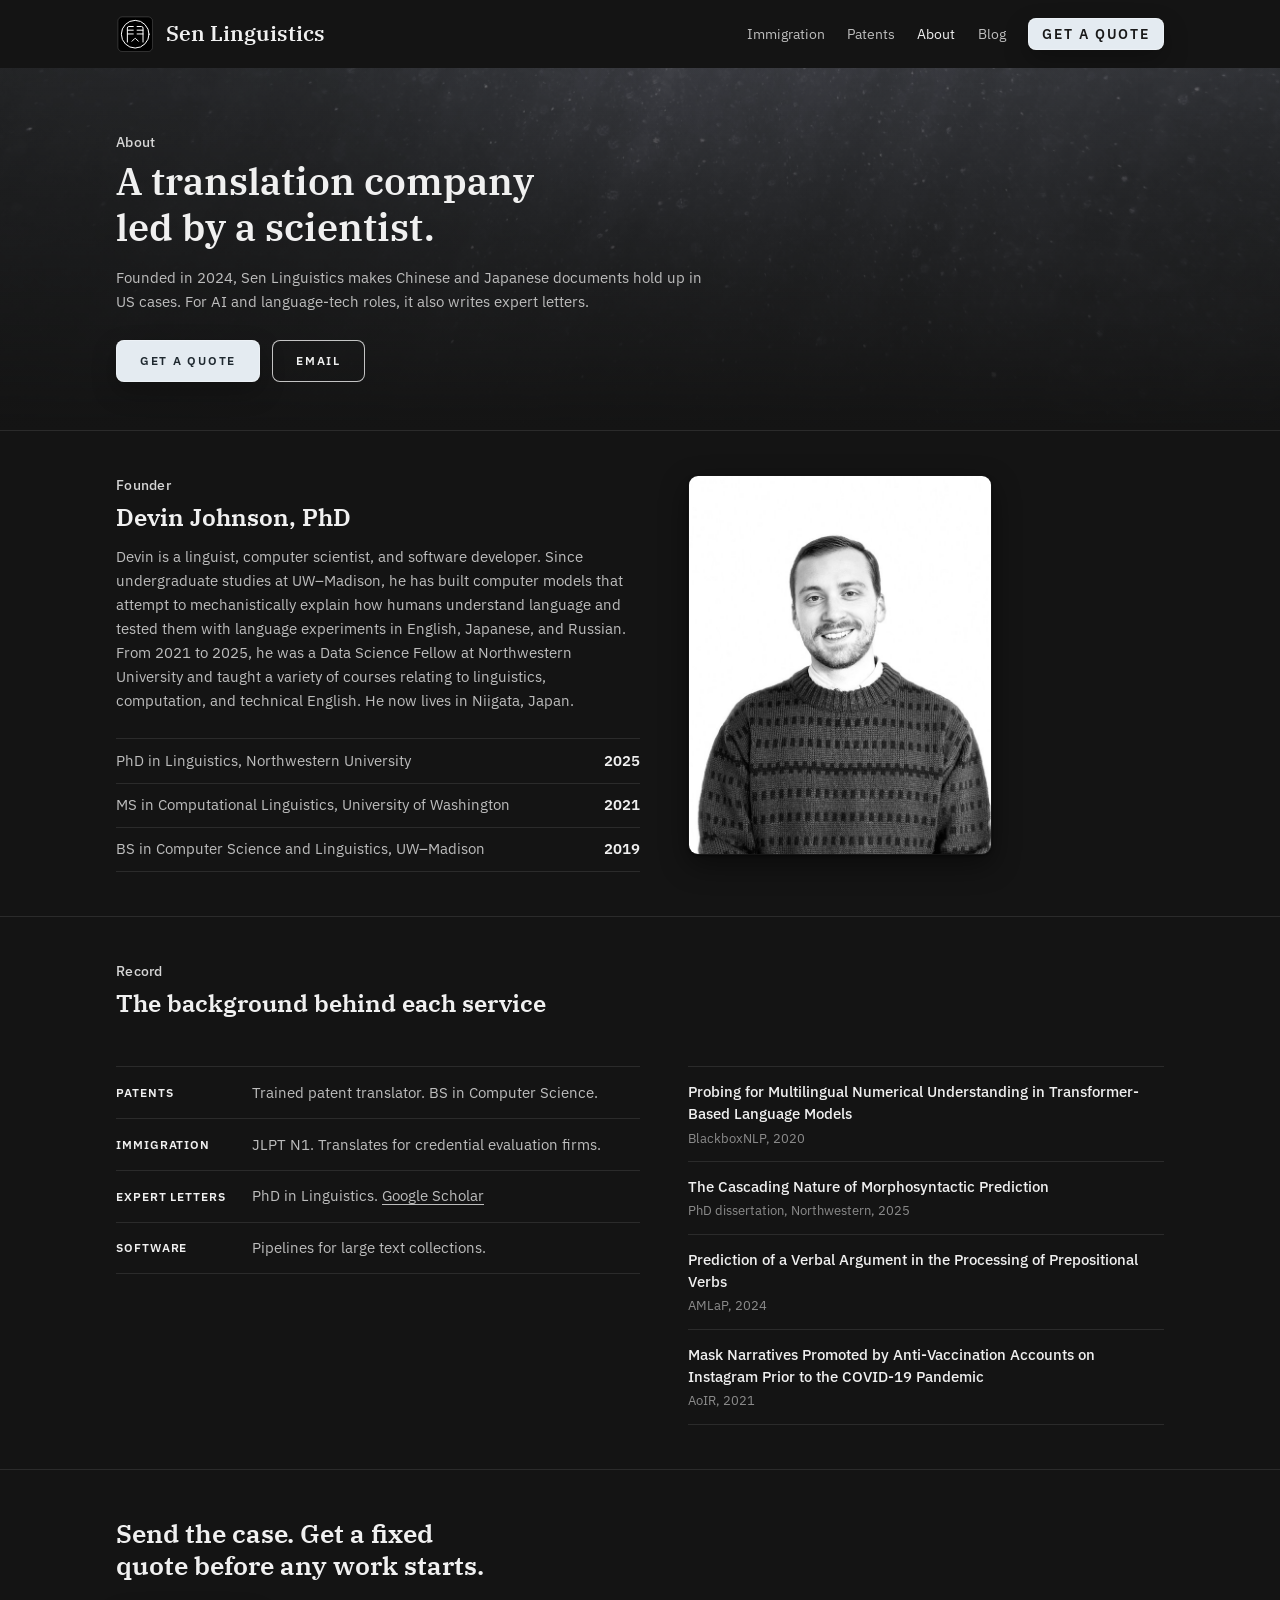
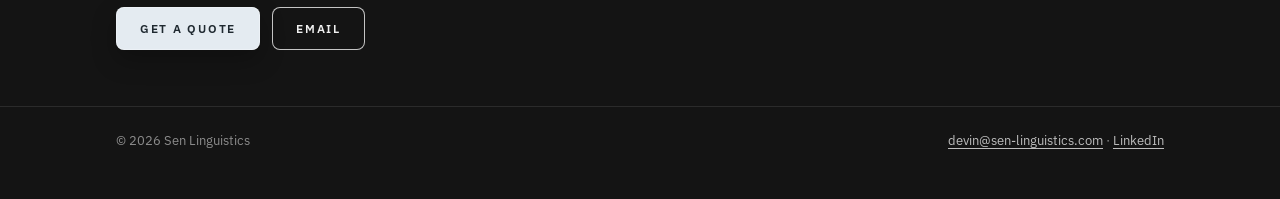
==== commit e949a4e6: "style(about): shorter Record, both lists start on one line Co-Authored-By: Claude Opus 5.5 <noreply@" ====
--- a/about.html
+++ b/about.html
@@ -10,7 +10,7 @@
 <link rel="preconnect" href="https://fonts.googleapis.com">
 <link rel="preconnect" href="https://fonts.gstatic.com" crossorigin>
 <link href="https://fonts.googleapis.com/css2?family=IBM+Plex+Sans:wght@400;500;600;700&family=IBM+Plex+Serif:wght@500;600&display=swap" rel="stylesheet">
-<link rel="stylesheet" href="assets/site.css?v=20261106j">
+<link rel="stylesheet" href="assets/site.css?v=20261106k">
 </head>
 <body>
 <a class="skip" href="#main">Skip to content</a>
@@ -73,42 +73,22 @@
 
 <section class="svc" id="record">
   <div class="wrap">
-    <div>
+    <div class="rhead">
       <p class="who">Record</p>
       <h2>The background behind each service</h2>
-      <dl class="basis">
-        <dt>Patents</dt>
-        <dd>Trained patent translator. Translates PCT patentability reports in every field. BS in Computer Science and Linguistics, UW&ndash;Madison.</dd>
-        <dt>Immigration</dt>
-        <dd>Japanese at JLPT N1 and advanced Chinese. Translates certificates, diplomas, transcripts, and IDs for credential evaluation firms.</dd>
-        <dt>Expert letters</dt>
-        <dd>PhD in Linguistics, Northwestern. Publications on language models and language processing, listed here. Full list on <a href="https://scholar.google.com/citations?user=JTeQM9AAAAAJ" rel="noopener">Google Scholar</a>.</dd>
-        <dt>Software</dt>
-        <dd>Data Science Fellow at Northwestern (2021&ndash;2025). Built pipelines for large text collections: Russian court records (UW Law School), social media posts (UW Center for an Informed Public), and German and English research papers (RWTH Aachen).</dd>
-      </dl>
     </div>
+    <dl class="basis">
+      <dt>Patents</dt><dd>Trained patent translator. BS in Computer Science.</dd>
+      <dt>Immigration</dt><dd>JLPT N1. Translates for credential evaluation firms.</dd>
+      <dt>Expert letters</dt><dd>PhD in Linguistics. <a href="https://scholar.google.com/citations?user=JTeQM9AAAAAJ" rel="noopener">Google Scholar</a></dd>
+      <dt>Software</dt><dd>Pipelines for large text collections.</dd>
+    </dl>
     <div>
       <ul class="pubs">
-        <li>
-          <cite>Probing for Multilingual Numerical Understanding in Transformer-Based Language Models</cite>
-          Johnson, D., Mak, D., Barker, A. &amp; Loessberg-Zahl, L.
-          <span class="src">Proceedings of the Third BlackboxNLP Workshop on Analyzing and Interpreting Neural Networks for NLP, 2020, pp. 184&ndash;192</span>
-        </li>
-        <li>
-          <cite>The Cascading Nature of Morphosyntactic Prediction</cite>
-          Johnson, D.
-          <span class="src">PhD dissertation, Northwestern University, 2025</span>
-        </li>
-        <li>
-          <cite>Prediction of a Verbal Argument in the Processing of Prepositional Verbs</cite>
-          Johnson, D. &amp; Yoshida, M.
-          <span class="src">30th Architectures and Mechanisms for Language Processing (AMLaP), Edinburgh, 2024</span>
-        </li>
-        <li>
-          <cite>Mask Narratives Promoted by Anti-Vaccination Accounts on Instagram Prior to the COVID-19 Pandemic</cite>
-          Koltai, K., Grohmann, I., Johnson, D., Rondini, S. &amp; Foley, E. R.
-          <span class="src">AoIR Selected Papers of Internet Research, 2021</span>
-        </li>
+        <li><cite>Probing for Multilingual Numerical Understanding in Transformer-Based Language Models</cite><span class="src">BlackboxNLP, 2020</span></li>
+        <li><cite>The Cascading Nature of Morphosyntactic Prediction</cite><span class="src">PhD dissertation, Northwestern, 2025</span></li>
+        <li><cite>Prediction of a Verbal Argument in the Processing of Prepositional Verbs</cite><span class="src">AMLaP, 2024</span></li>
+        <li><cite>Mask Narratives Promoted by Anti-Vaccination Accounts on Instagram Prior to the COVID-19 Pandemic</cite><span class="src">AoIR, 2021</span></li>
       </ul>
     </div>
   </div>
--- a/assets/site.css
+++ b/assets/site.css
@@ -491,3 +491,8 @@
 .basis dd{color:var(--ink-2);font-size:.95rem}
 @media (max-width:520px){.basis{grid-template-columns:1fr}.basis dd{border-top:0;padding-top:0}}
 #founder .portrait.big{width:19rem;border-radius:10px;border-color:transparent;box-shadow:var(--shadow)}
+/* about: record header spans both columns so the two lists start on one line */
+#record .rhead{grid-column:1/-1}
+#record .basis,#record .pubs{margin-top:0}
+#record .basis dd{font-size:.92rem}
+#record .pubs li{padding-block:.85rem}
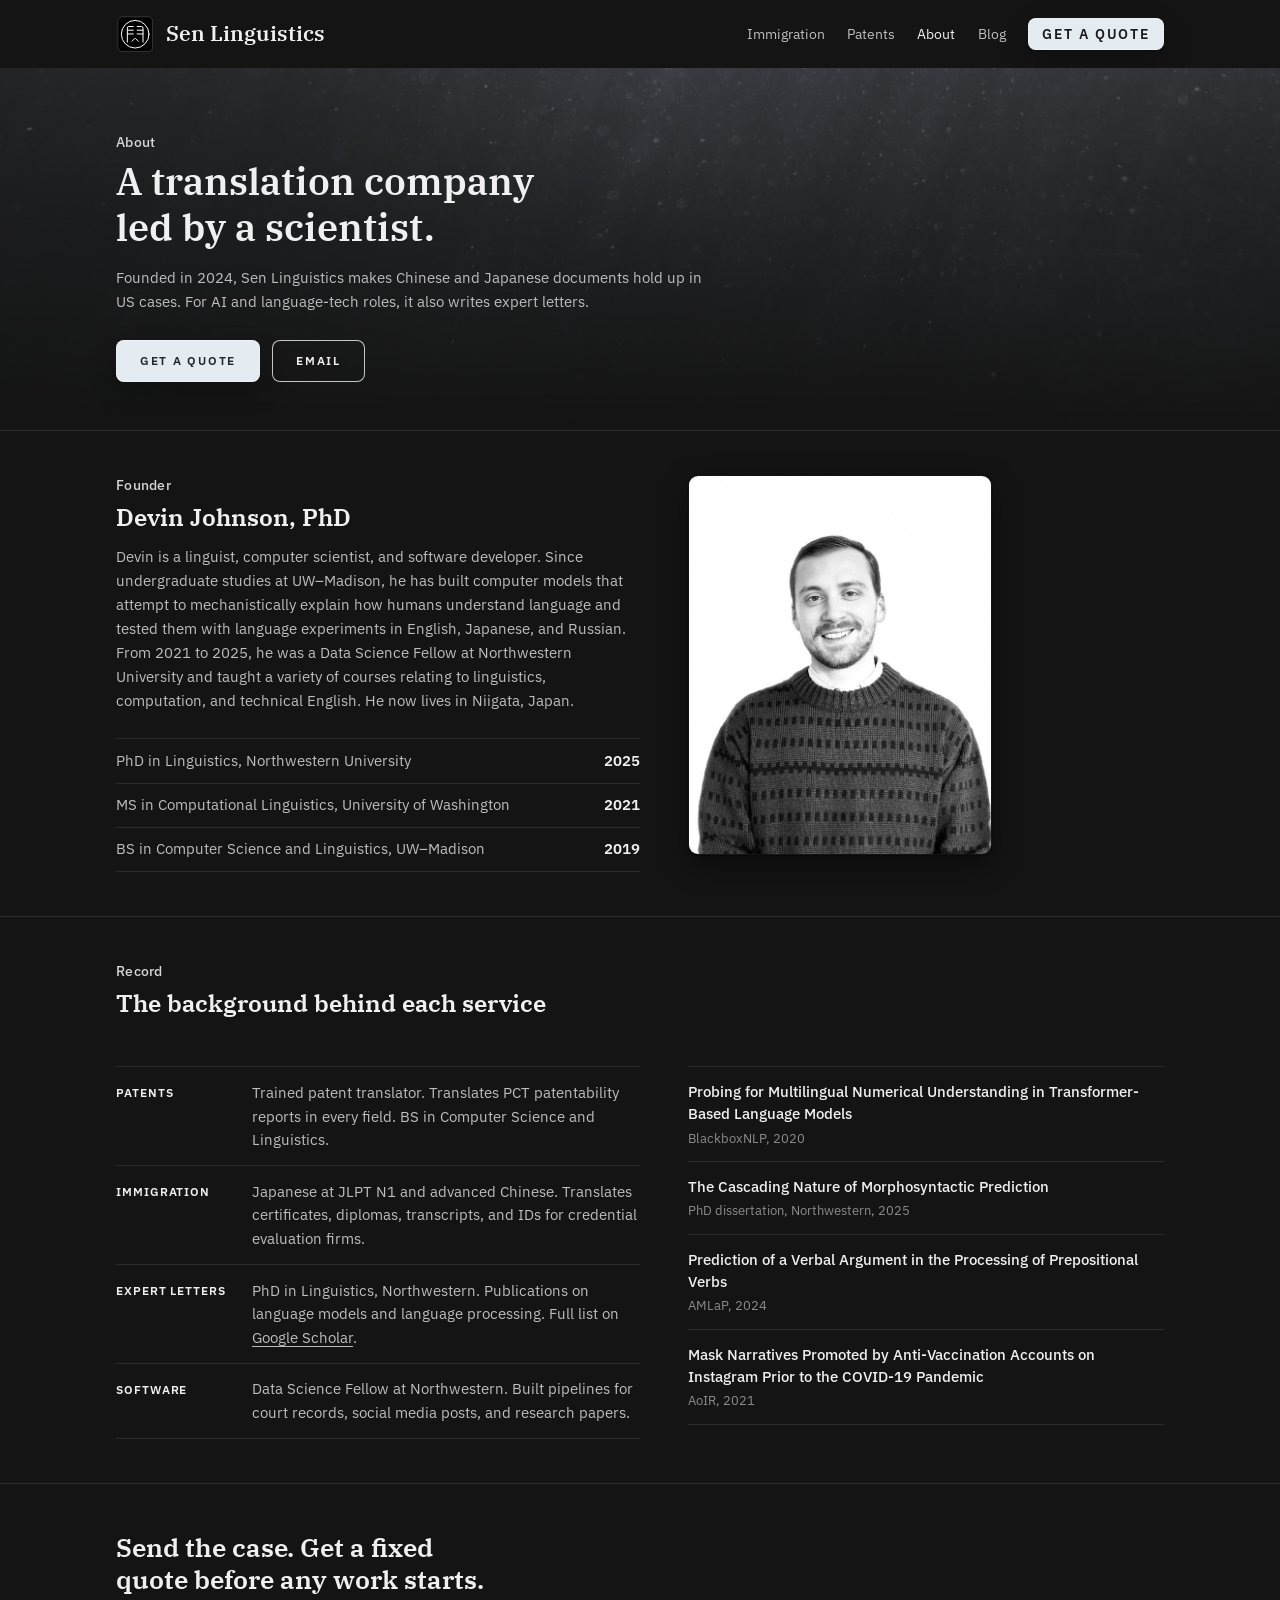
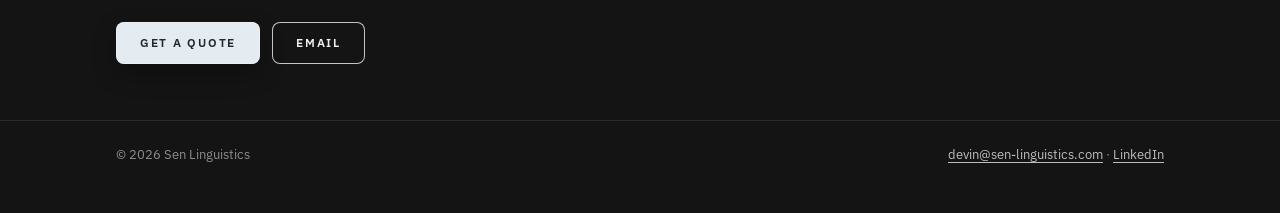
==== commit 2ab9d3cf: "copy(about): Record rows get two short sentences each Co-Authored-By: Claude Opus 5.5 <noreply@anthr" ====
--- a/about.html
+++ b/about.html
@@ -78,10 +78,10 @@
       <h2>The background behind each service</h2>
     </div>
     <dl class="basis">
-      <dt>Patents</dt><dd>Trained patent translator. BS in Computer Science.</dd>
-      <dt>Immigration</dt><dd>JLPT N1. Translates for credential evaluation firms.</dd>
-      <dt>Expert letters</dt><dd>PhD in Linguistics. <a href="https://scholar.google.com/citations?user=JTeQM9AAAAAJ" rel="noopener">Google Scholar</a></dd>
-      <dt>Software</dt><dd>Pipelines for large text collections.</dd>
+      <dt>Patents</dt><dd>Trained patent translator. Translates PCT patentability reports in every field. BS in Computer Science and Linguistics.</dd>
+      <dt>Immigration</dt><dd>Japanese at JLPT N1 and advanced Chinese. Translates certificates, diplomas, transcripts, and IDs for credential evaluation firms.</dd>
+      <dt>Expert letters</dt><dd>PhD in Linguistics, Northwestern. Publications on language models and language processing. Full list on <a href="https://scholar.google.com/citations?user=JTeQM9AAAAAJ" rel="noopener">Google Scholar</a>.</dd>
+      <dt>Software</dt><dd>Data Science Fellow at Northwestern. Built pipelines for court records, social media posts, and research papers.</dd>
     </dl>
     <div>
       <ul class="pubs">
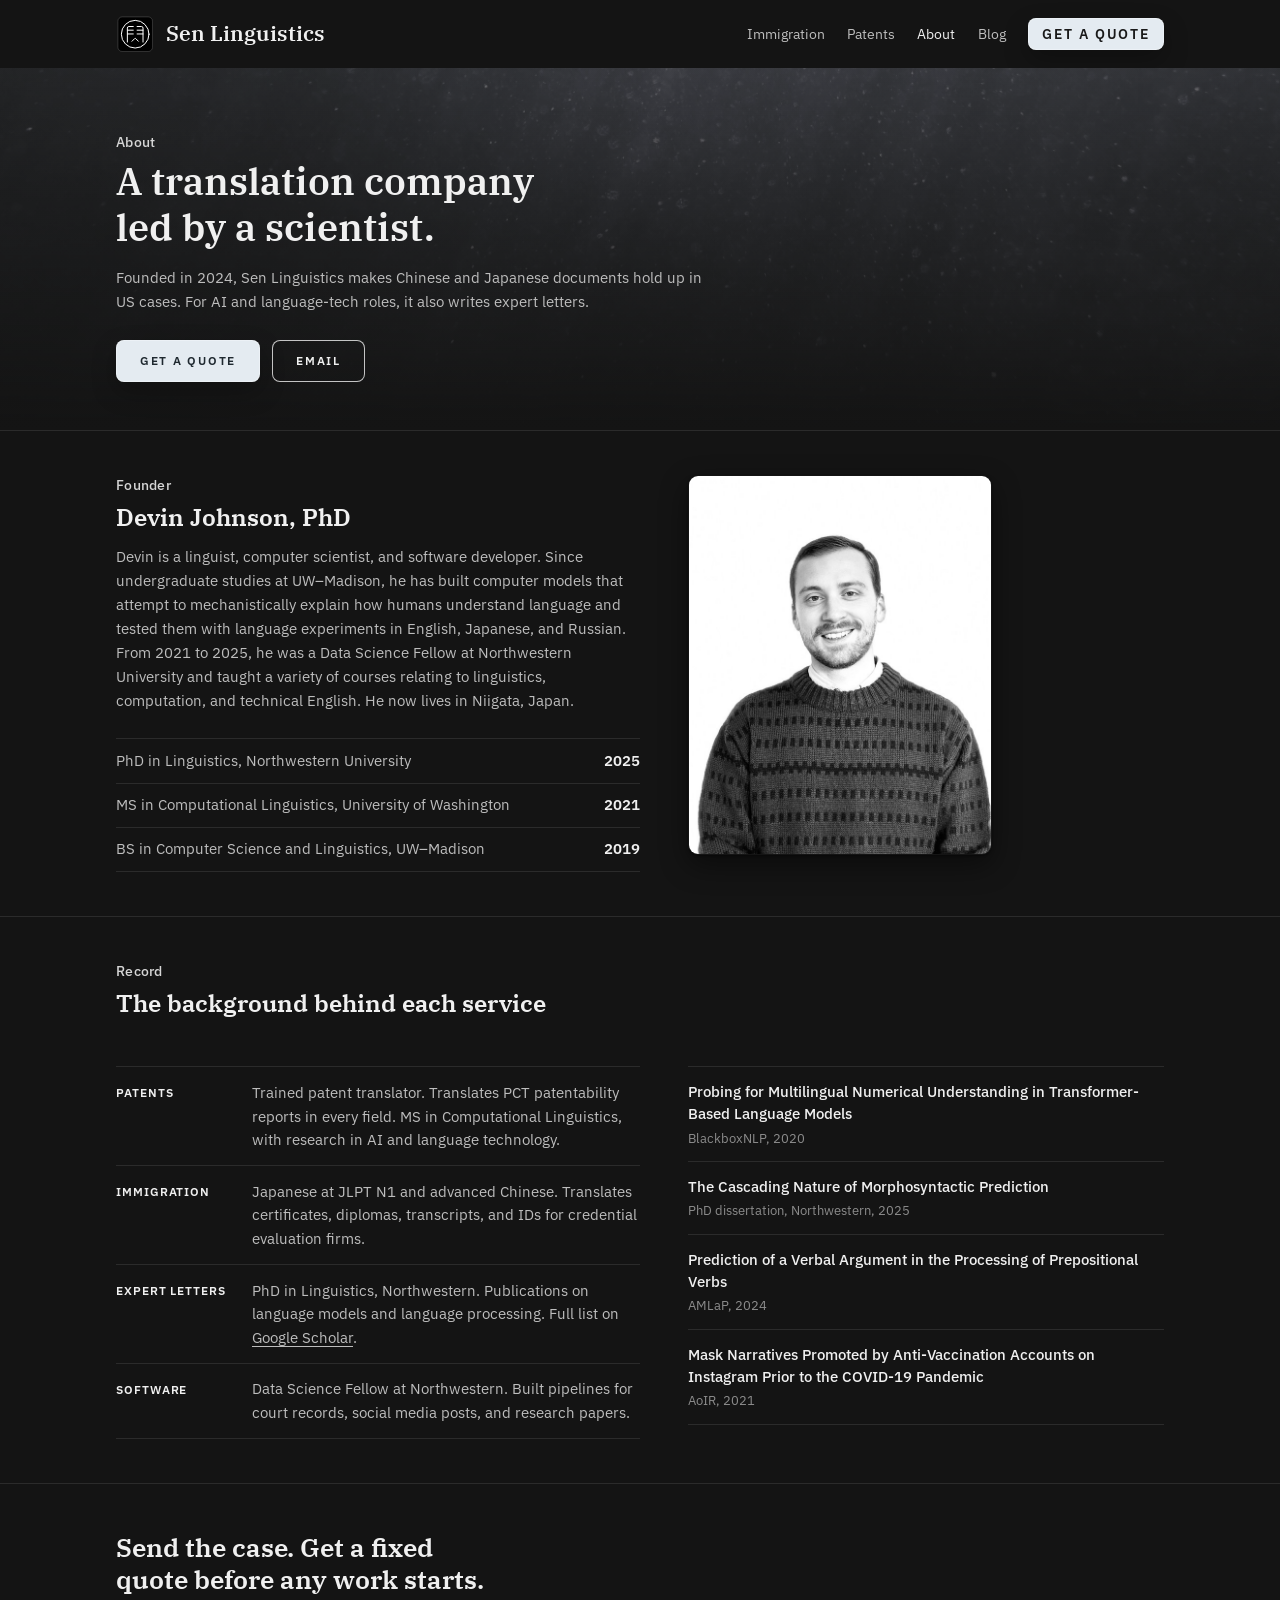
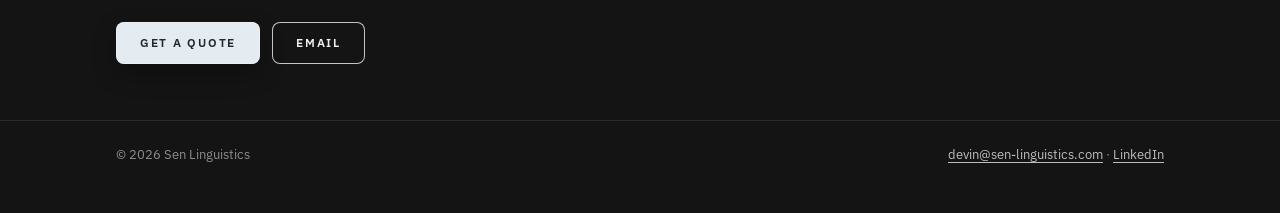
==== commit 243c944f: "copy(about): Patents row leads with the MS, not the BS Co-Authored-By: Claude Opus 5.5 <noreply@anth" ====
--- a/about.html
+++ b/about.html
@@ -78,7 +78,7 @@
       <h2>The background behind each service</h2>
     </div>
     <dl class="basis">
-      <dt>Patents</dt><dd>Trained patent translator. Translates PCT patentability reports in every field. BS in Computer Science and Linguistics.</dd>
+      <dt>Patents</dt><dd>Trained patent translator. Translates PCT patentability reports in every field. MS in Computational Linguistics, with research in AI and language technology.</dd>
       <dt>Immigration</dt><dd>Japanese at JLPT N1 and advanced Chinese. Translates certificates, diplomas, transcripts, and IDs for credential evaluation firms.</dd>
       <dt>Expert letters</dt><dd>PhD in Linguistics, Northwestern. Publications on language models and language processing. Full list on <a href="https://scholar.google.com/citations?user=JTeQM9AAAAAJ" rel="noopener">Google Scholar</a>.</dd>
       <dt>Software</dt><dd>Data Science Fellow at Northwestern. Built pipelines for court records, social media posts, and research papers.</dd>
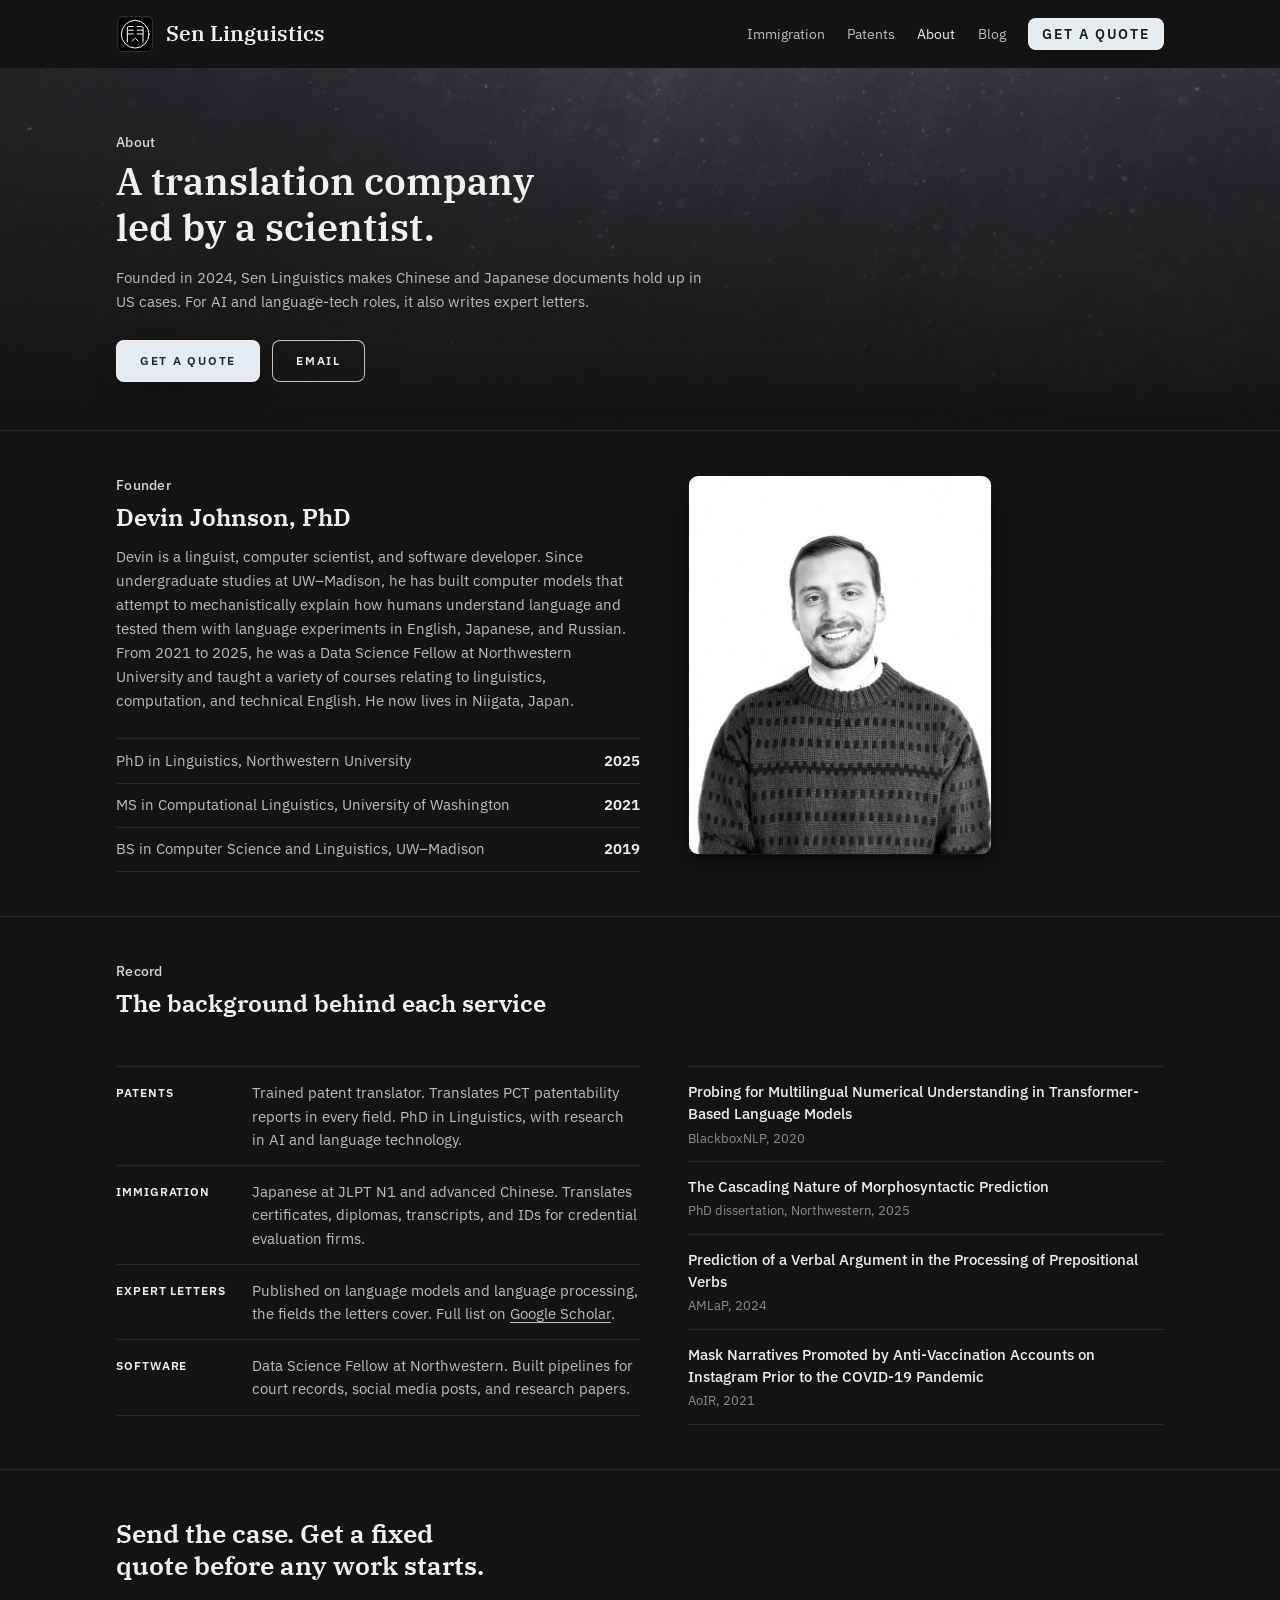
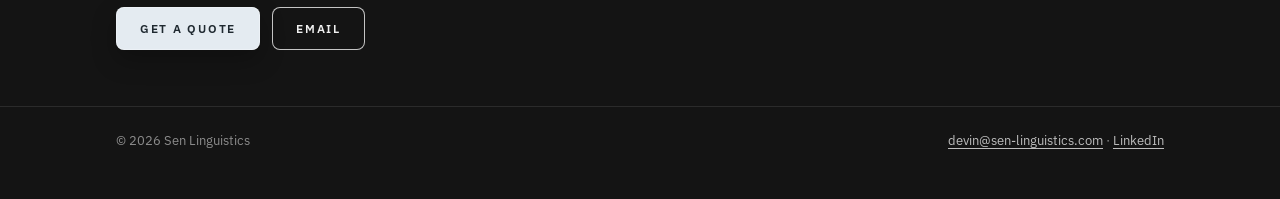
==== commit 1244e490: "copy(about): Patents row cites the PhD; Expert letters leads with publications Co-Authored-By: Claud" ====
--- a/about.html
+++ b/about.html
@@ -78,9 +78,9 @@
       <h2>The background behind each service</h2>
     </div>
     <dl class="basis">
-      <dt>Patents</dt><dd>Trained patent translator. Translates PCT patentability reports in every field. MS in Computational Linguistics, with research in AI and language technology.</dd>
+      <dt>Patents</dt><dd>Trained patent translator. Translates PCT patentability reports in every field. PhD in Linguistics, with research in AI and language technology.</dd>
       <dt>Immigration</dt><dd>Japanese at JLPT N1 and advanced Chinese. Translates certificates, diplomas, transcripts, and IDs for credential evaluation firms.</dd>
-      <dt>Expert letters</dt><dd>PhD in Linguistics, Northwestern. Publications on language models and language processing. Full list on <a href="https://scholar.google.com/citations?user=JTeQM9AAAAAJ" rel="noopener">Google Scholar</a>.</dd>
+      <dt>Expert letters</dt><dd>Published on language models and language processing, the fields the letters cover. Full list on <a href="https://scholar.google.com/citations?user=JTeQM9AAAAAJ" rel="noopener">Google Scholar</a>.</dd>
       <dt>Software</dt><dd>Data Science Fellow at Northwestern. Built pipelines for court records, social media posts, and research papers.</dd>
     </dl>
     <div>
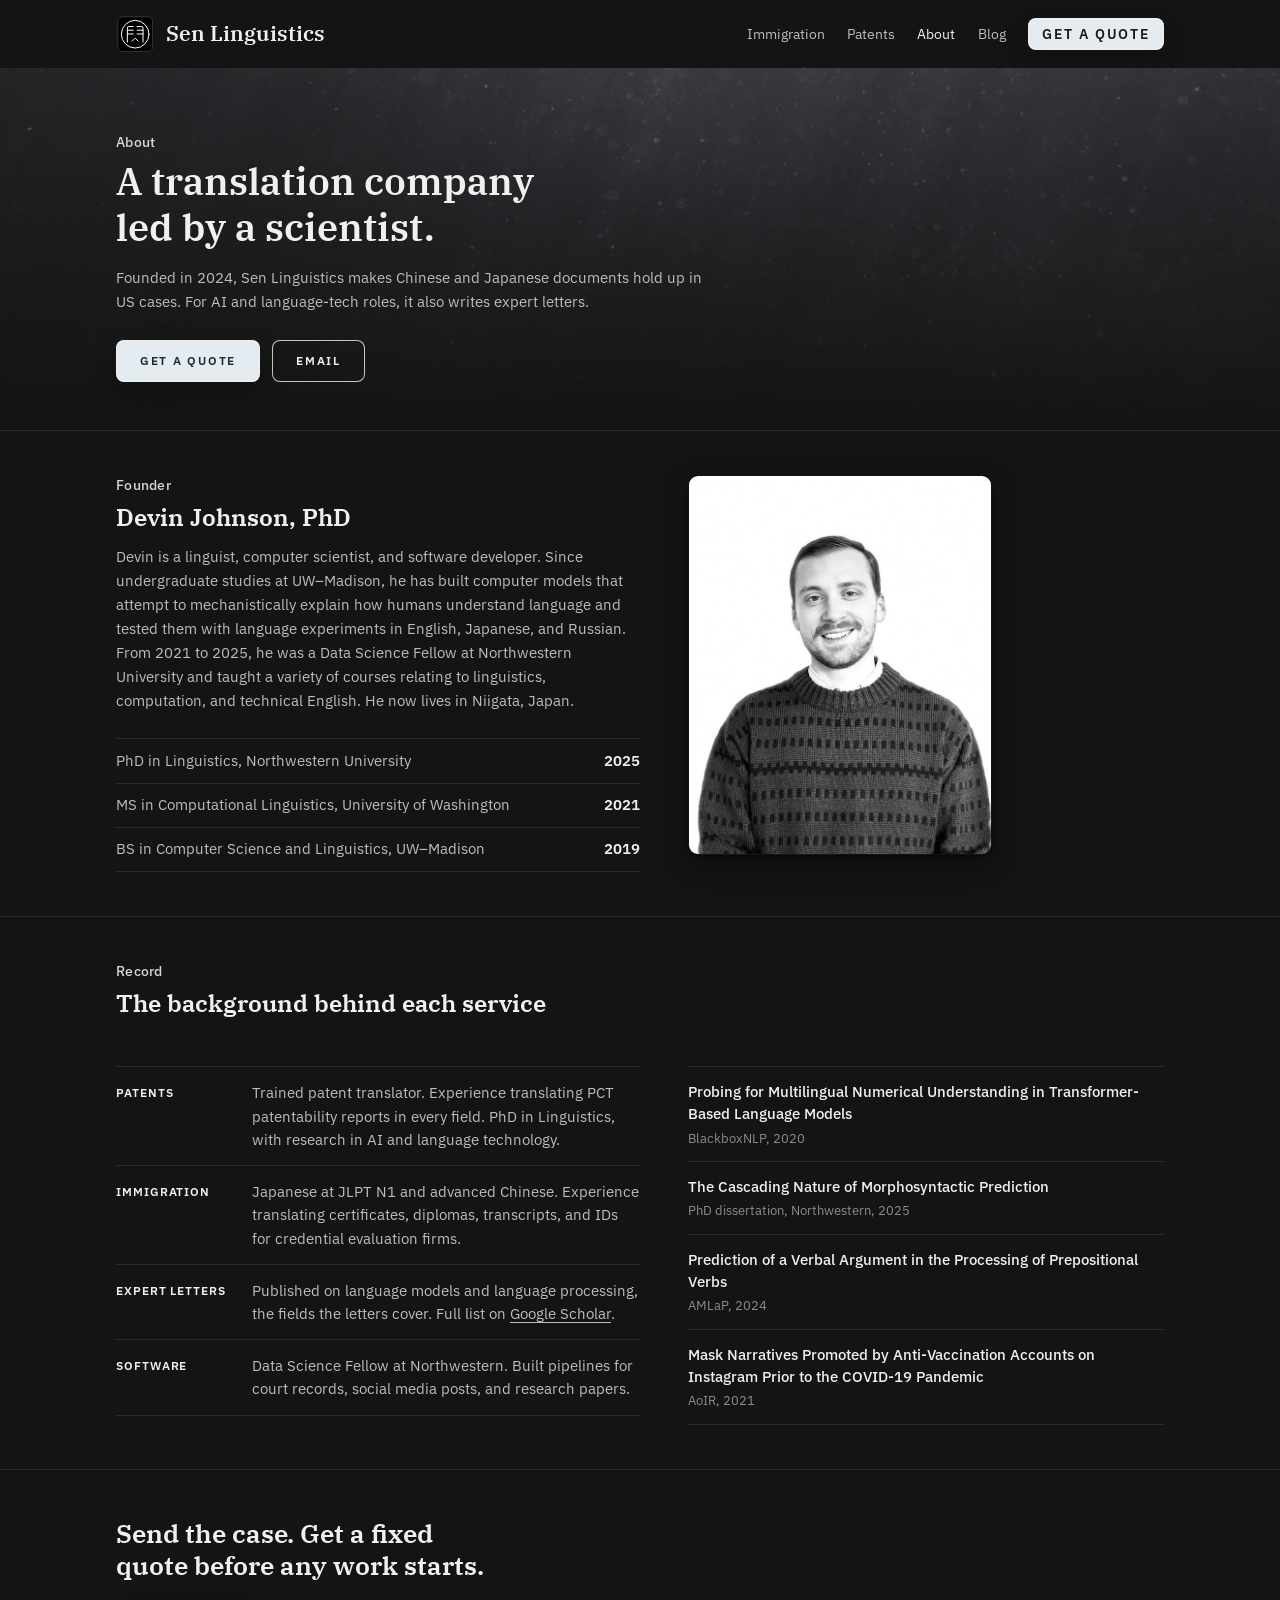
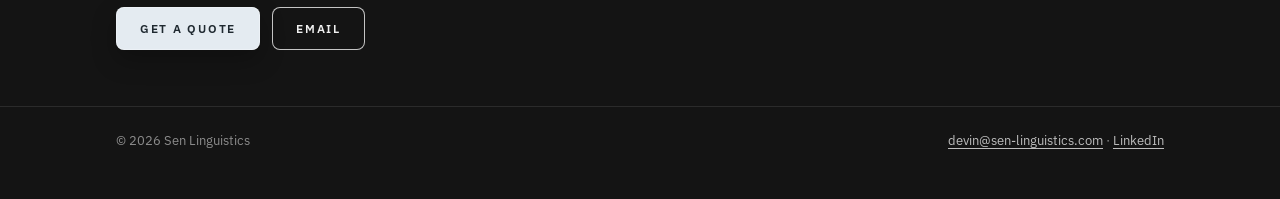
==== commit 852c458a: "copy(about): "Experience translating" instead of "Translates" Co-Authored-By: Claude Opus 5.5 <norep" ====
--- a/about.html
+++ b/about.html
@@ -78,8 +78,8 @@
       <h2>The background behind each service</h2>
     </div>
     <dl class="basis">
-      <dt>Patents</dt><dd>Trained patent translator. Translates PCT patentability reports in every field. PhD in Linguistics, with research in AI and language technology.</dd>
-      <dt>Immigration</dt><dd>Japanese at JLPT N1 and advanced Chinese. Translates certificates, diplomas, transcripts, and IDs for credential evaluation firms.</dd>
+      <dt>Patents</dt><dd>Trained patent translator. Experience translating PCT patentability reports in every field. PhD in Linguistics, with research in AI and language technology.</dd>
+      <dt>Immigration</dt><dd>Japanese at JLPT N1 and advanced Chinese. Experience translating certificates, diplomas, transcripts, and IDs for credential evaluation firms.</dd>
       <dt>Expert letters</dt><dd>Published on language models and language processing, the fields the letters cover. Full list on <a href="https://scholar.google.com/citations?user=JTeQM9AAAAAJ" rel="noopener">Google Scholar</a>.</dd>
       <dt>Software</dt><dd>Data Science Fellow at Northwestern. Built pipelines for court records, social media posts, and research papers.</dd>
     </dl>
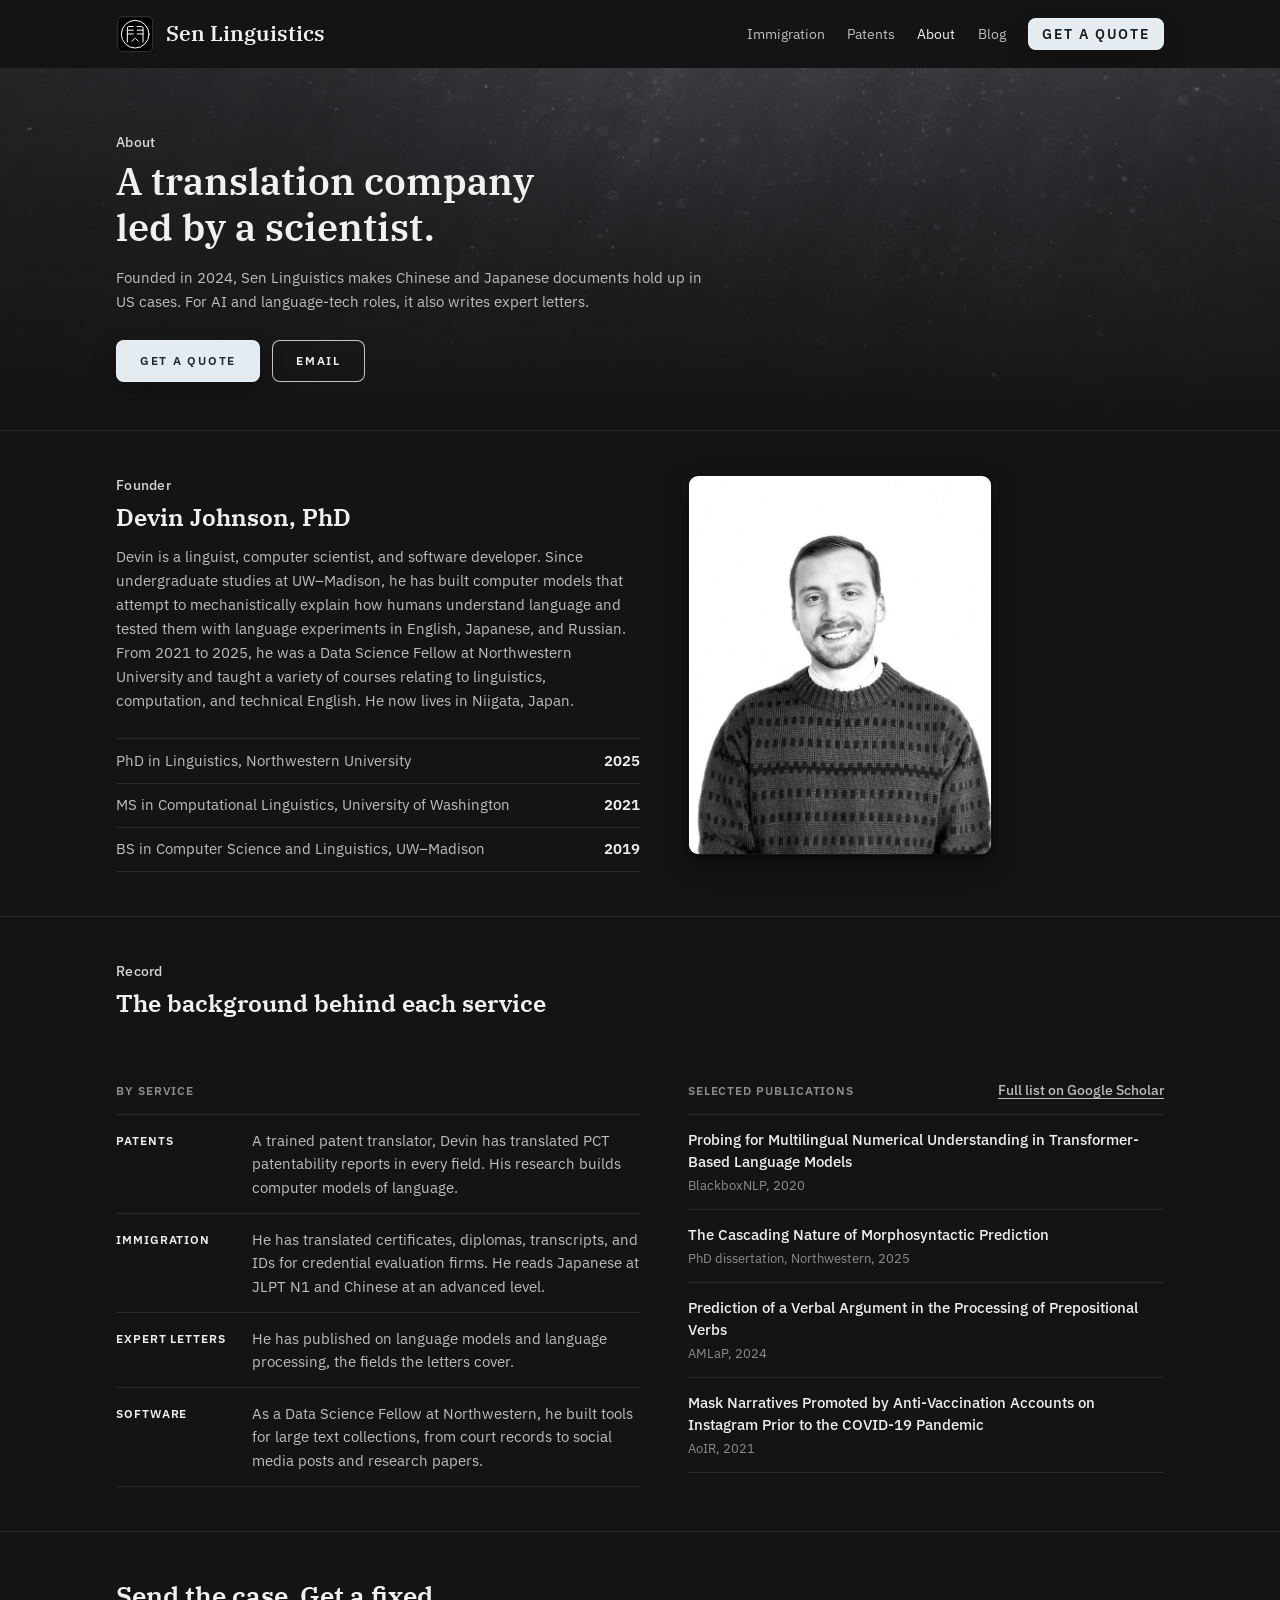
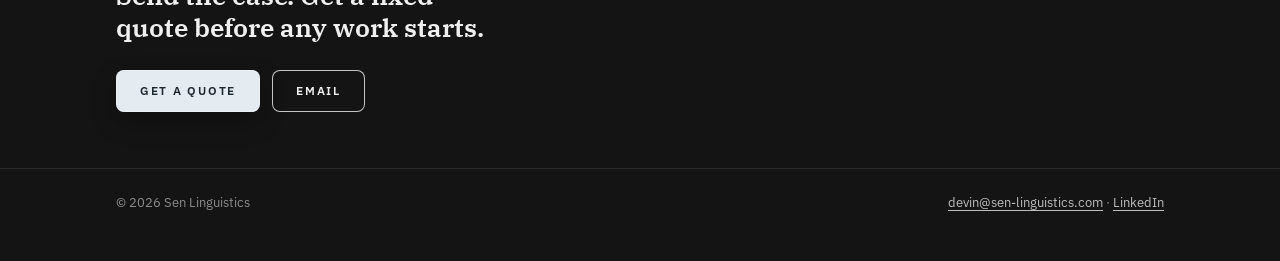
==== commit 97421ea5: "copy(about): Record rows as plain sentences; column headings for services and publications Co-Author" ====
--- a/about.html
+++ b/about.html
@@ -10,7 +10,7 @@
 <link rel="preconnect" href="https://fonts.googleapis.com">
 <link rel="preconnect" href="https://fonts.gstatic.com" crossorigin>
 <link href="https://fonts.googleapis.com/css2?family=IBM+Plex+Sans:wght@400;500;600;700&family=IBM+Plex+Serif:wght@500;600&display=swap" rel="stylesheet">
-<link rel="stylesheet" href="assets/site.css?v=20261106k">
+<link rel="stylesheet" href="assets/site.css?v=20261106l">
 </head>
 <body>
 <a class="skip" href="#main">Skip to content</a>
@@ -77,13 +77,17 @@
       <p class="who">Record</p>
       <h2>The background behind each service</h2>
     </div>
-    <dl class="basis">
-      <dt>Patents</dt><dd>Trained patent translator. Experience translating PCT patentability reports in every field. PhD in Linguistics, with research in AI and language technology.</dd>
-      <dt>Immigration</dt><dd>Japanese at JLPT N1 and advanced Chinese. Experience translating certificates, diplomas, transcripts, and IDs for credential evaluation firms.</dd>
-      <dt>Expert letters</dt><dd>Published on language models and language processing, the fields the letters cover. Full list on <a href="https://scholar.google.com/citations?user=JTeQM9AAAAAJ" rel="noopener">Google Scholar</a>.</dd>
-      <dt>Software</dt><dd>Data Science Fellow at Northwestern. Built pipelines for court records, social media posts, and research papers.</dd>
-    </dl>
     <div>
+      <p class="col-h">By service</p>
+      <dl class="basis">
+        <dt>Patents</dt><dd>A trained patent translator, Devin has translated PCT patentability reports in every field. His research builds computer models of language.</dd>
+        <dt>Immigration</dt><dd>He has translated certificates, diplomas, transcripts, and IDs for credential evaluation firms. He reads Japanese at JLPT N1 and Chinese at an advanced level.</dd>
+        <dt>Expert letters</dt><dd>He has published on language models and language processing, the fields the letters cover.</dd>
+        <dt>Software</dt><dd>As a Data Science Fellow at Northwestern, he built tools for large text collections, from court records to social media posts and research papers.</dd>
+      </dl>
+    </div>
+    <div>
+      <p class="col-h">Selected publications <a href="https://scholar.google.com/citations?user=JTeQM9AAAAAJ" rel="noopener">Full list on Google Scholar</a></p>
       <ul class="pubs">
         <li><cite>Probing for Multilingual Numerical Understanding in Transformer-Based Language Models</cite><span class="src">BlackboxNLP, 2020</span></li>
         <li><cite>The Cascading Nature of Morphosyntactic Prediction</cite><span class="src">PhD dissertation, Northwestern, 2025</span></li>
--- a/assets/site.css
+++ b/assets/site.css
@@ -496,3 +496,6 @@
 #record .basis,#record .pubs{margin-top:0}
 #record .basis dd{font-size:.92rem}
 #record .pubs li{padding-block:.85rem}
+#record .col-h{display:flex;justify-content:space-between;align-items:baseline;gap:1rem;font-size:.72rem;letter-spacing:.08em;text-transform:uppercase;font-weight:600;color:var(--ink-3);margin-bottom:.7rem}
+#record .col-h a{text-transform:none;letter-spacing:0;font-weight:500;font-size:.85rem;color:var(--ink-2)}
+#record .col-h{height:1.5rem;align-items:center}
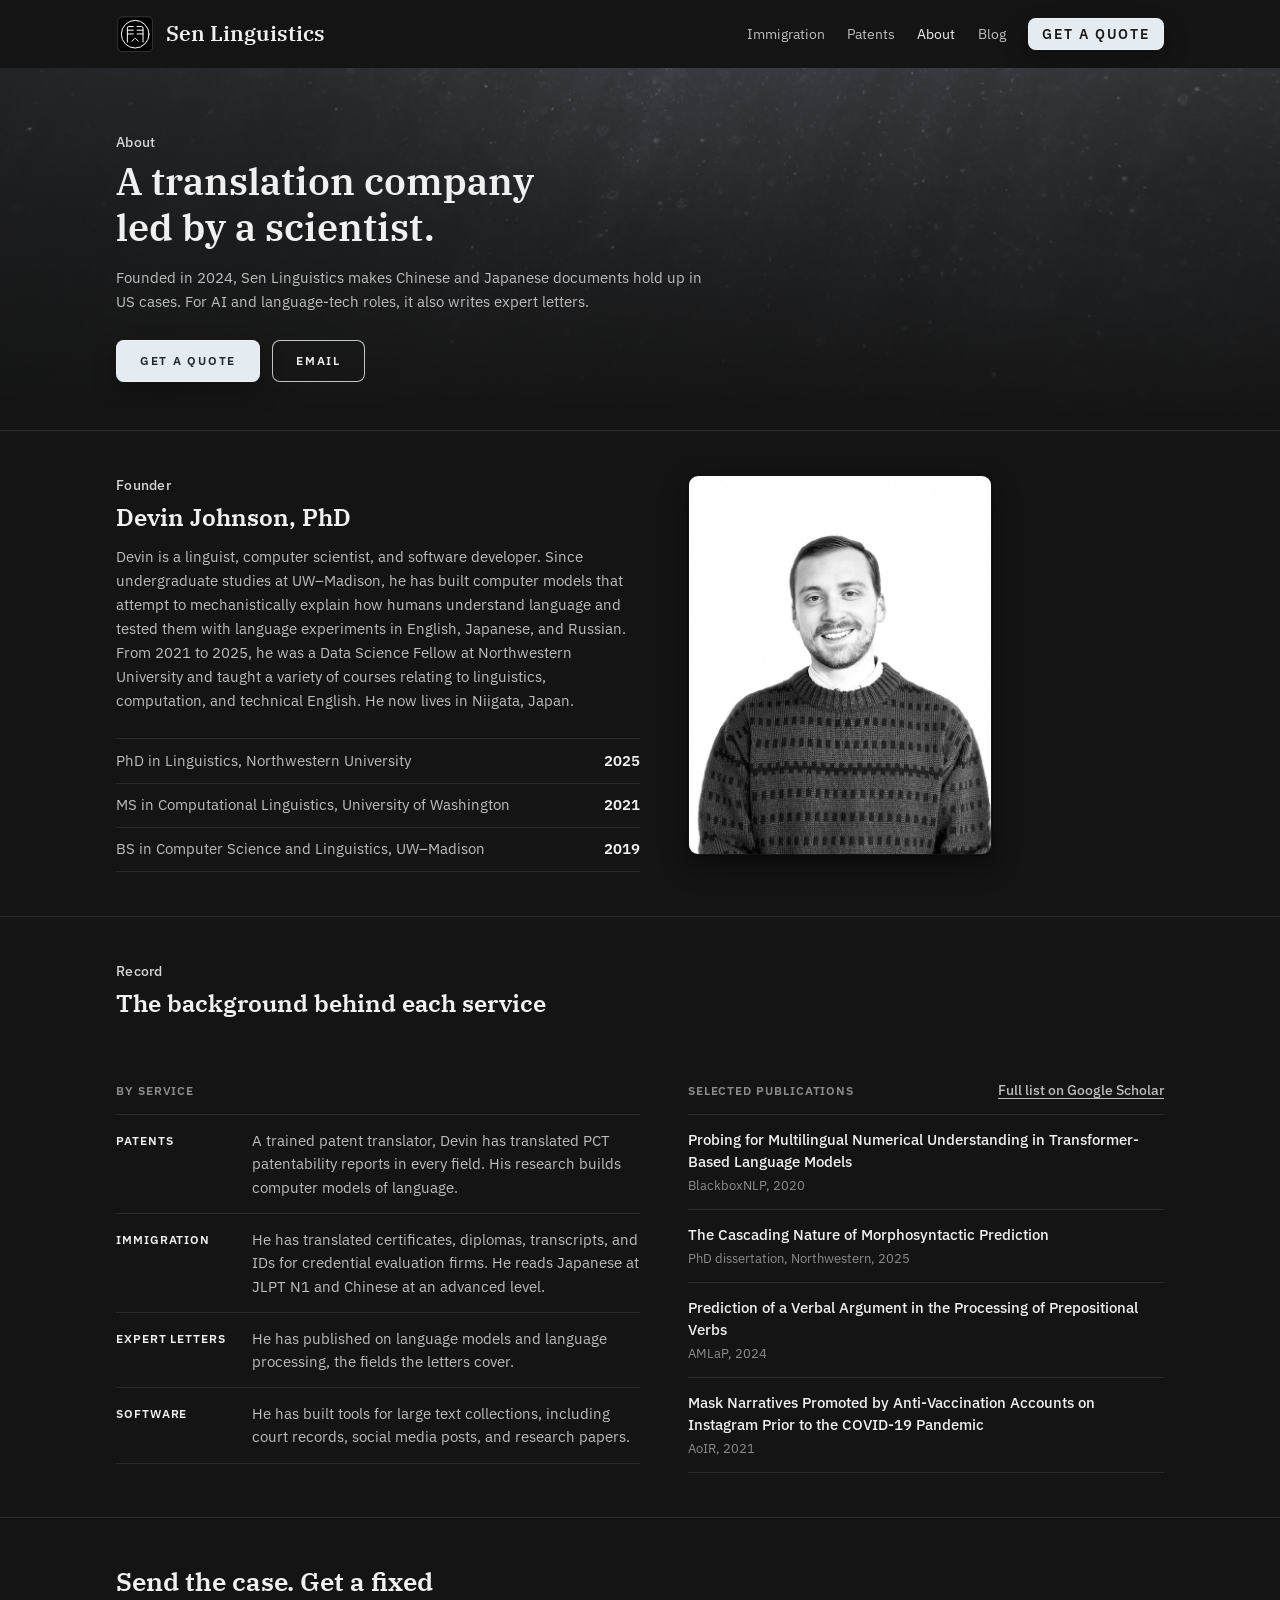
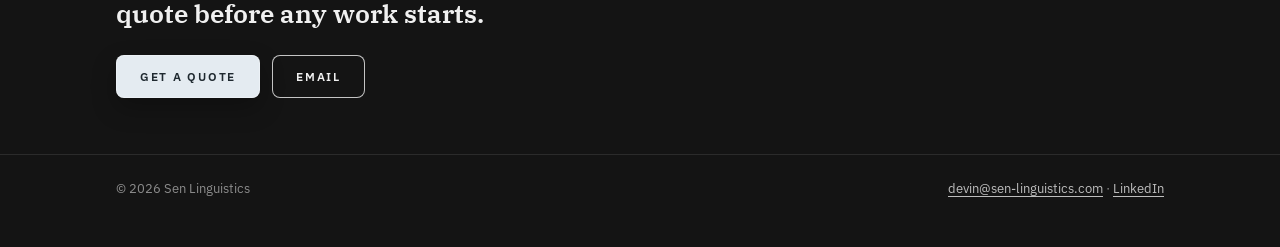
==== commit f985f533: "copy(about): Software row no longer ties all text work to Northwestern Co-Authored-By: Claude Opus 5" ====
--- a/about.html
+++ b/about.html
@@ -83,7 +83,7 @@
         <dt>Patents</dt><dd>A trained patent translator, Devin has translated PCT patentability reports in every field. His research builds computer models of language.</dd>
         <dt>Immigration</dt><dd>He has translated certificates, diplomas, transcripts, and IDs for credential evaluation firms. He reads Japanese at JLPT N1 and Chinese at an advanced level.</dd>
         <dt>Expert letters</dt><dd>He has published on language models and language processing, the fields the letters cover.</dd>
-        <dt>Software</dt><dd>As a Data Science Fellow at Northwestern, he built tools for large text collections, from court records to social media posts and research papers.</dd>
+        <dt>Software</dt><dd>He has built tools for large text collections, including court records, social media posts, and research papers.</dd>
       </dl>
     </div>
     <div>
